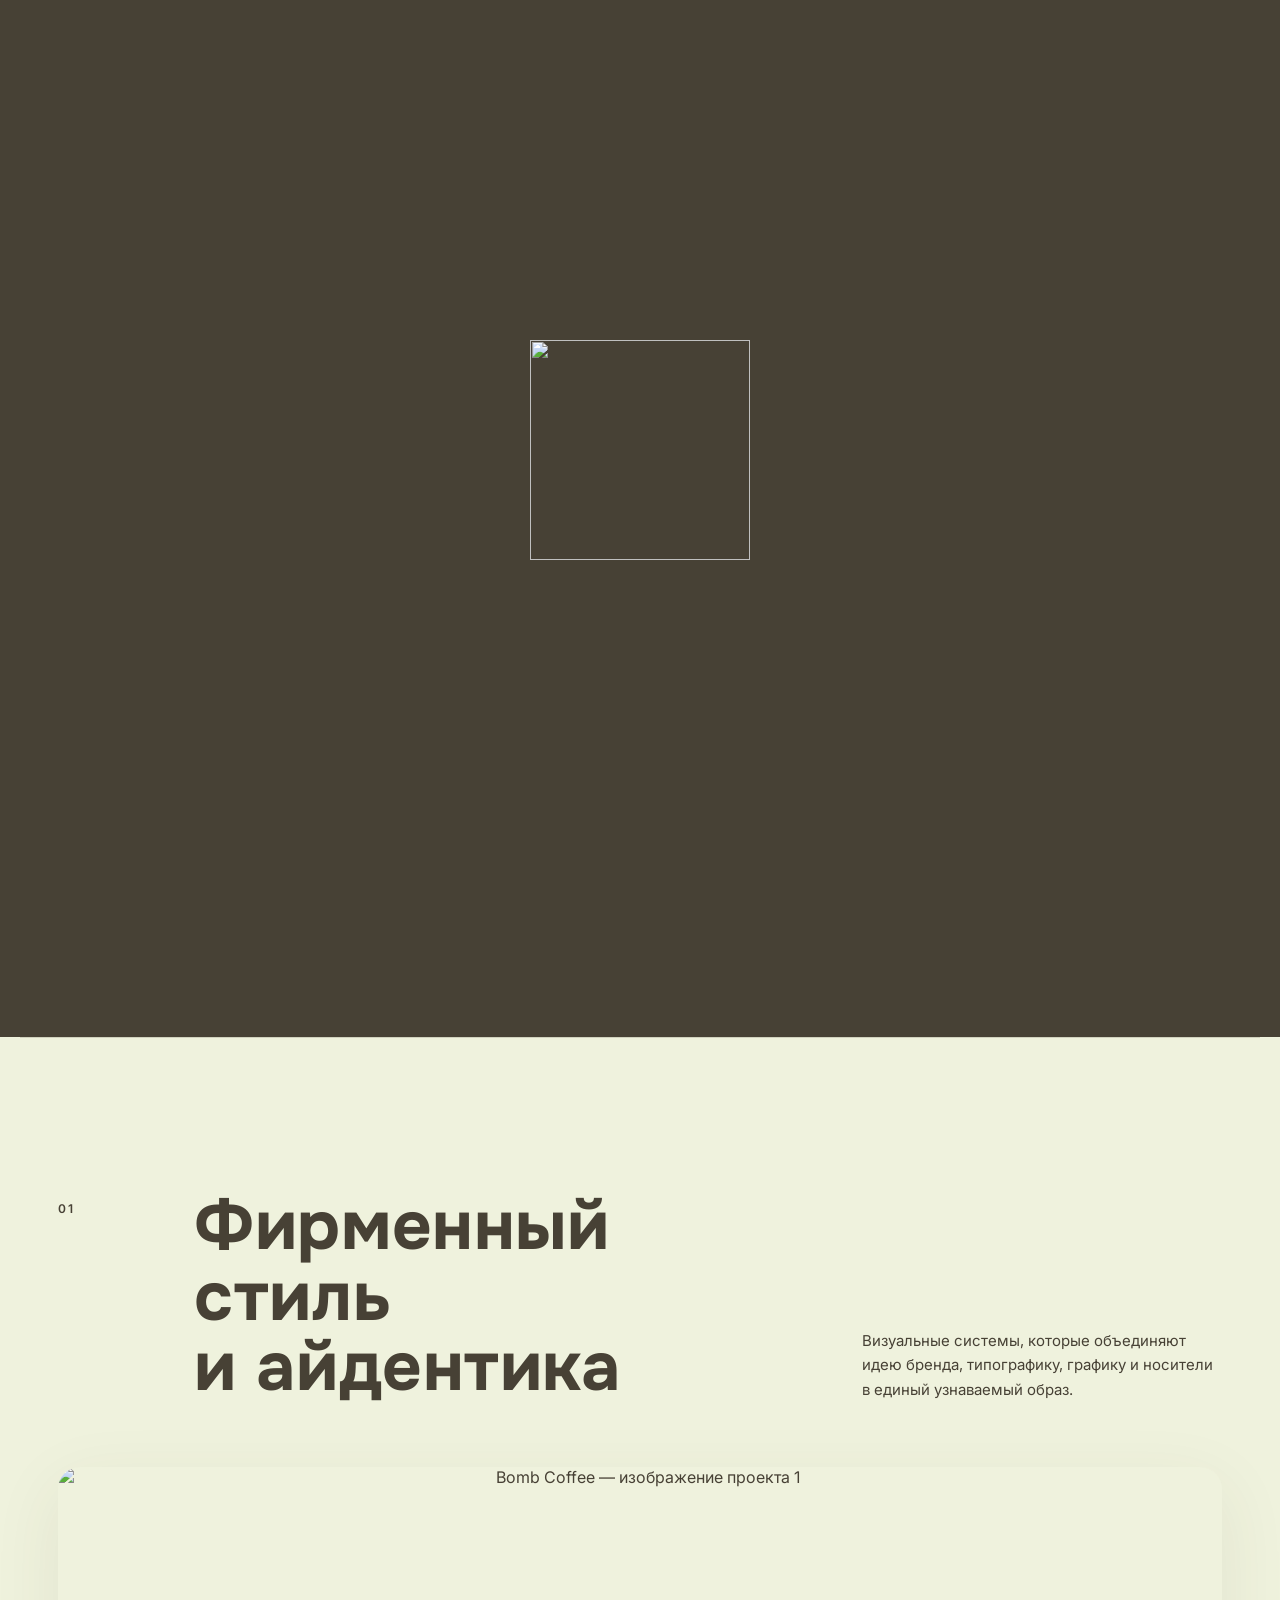
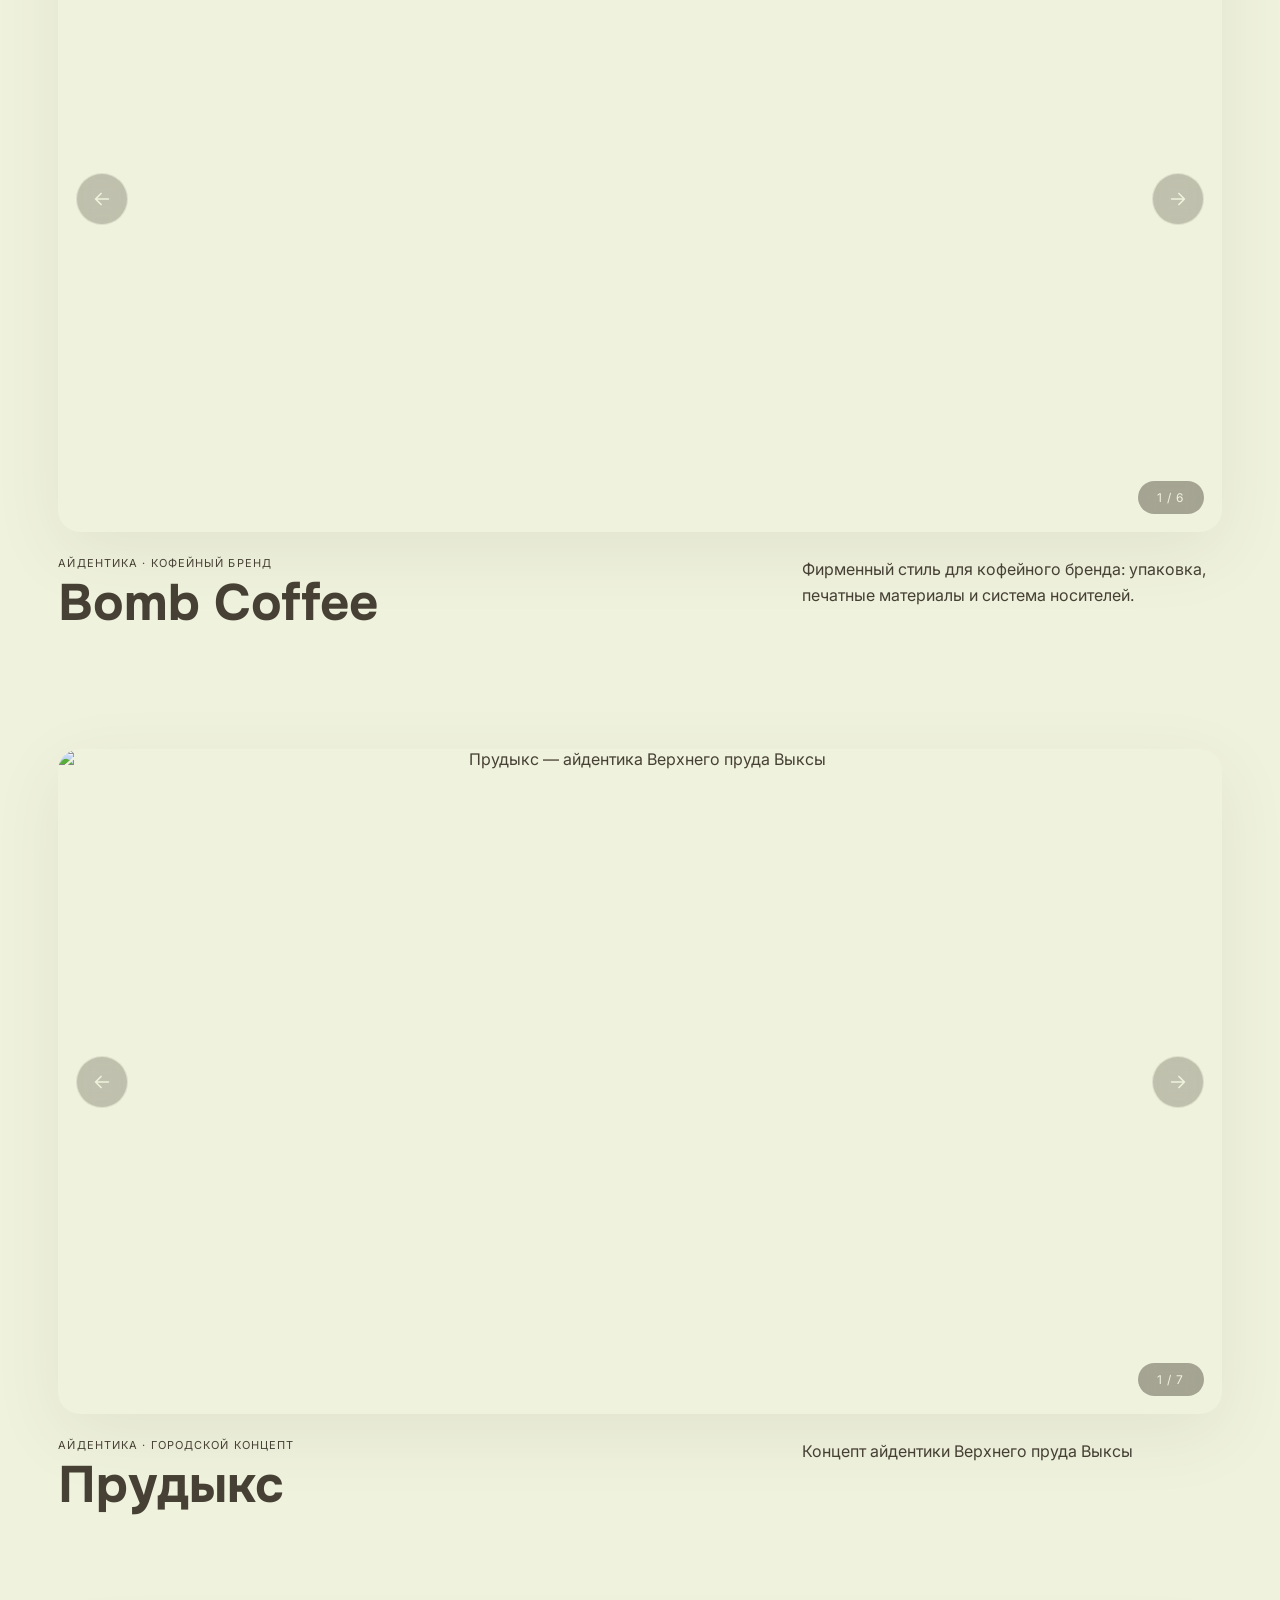
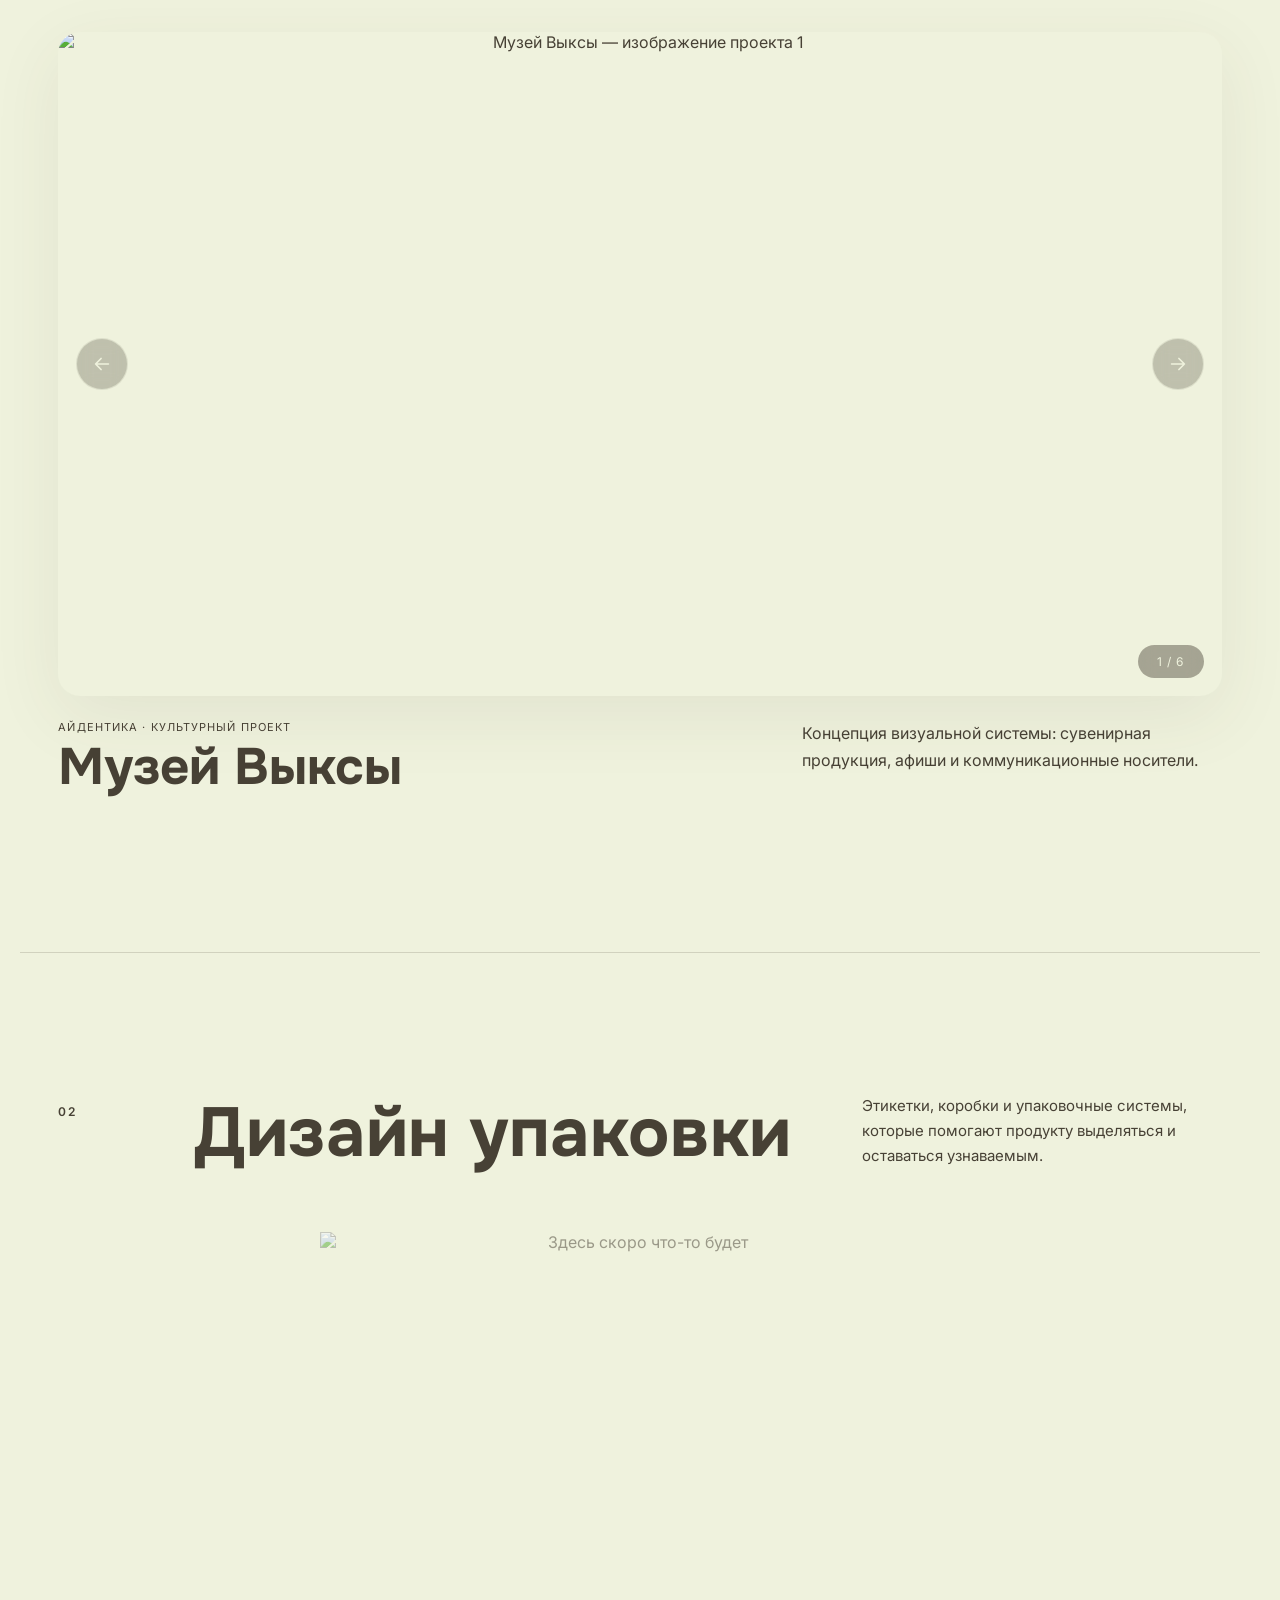
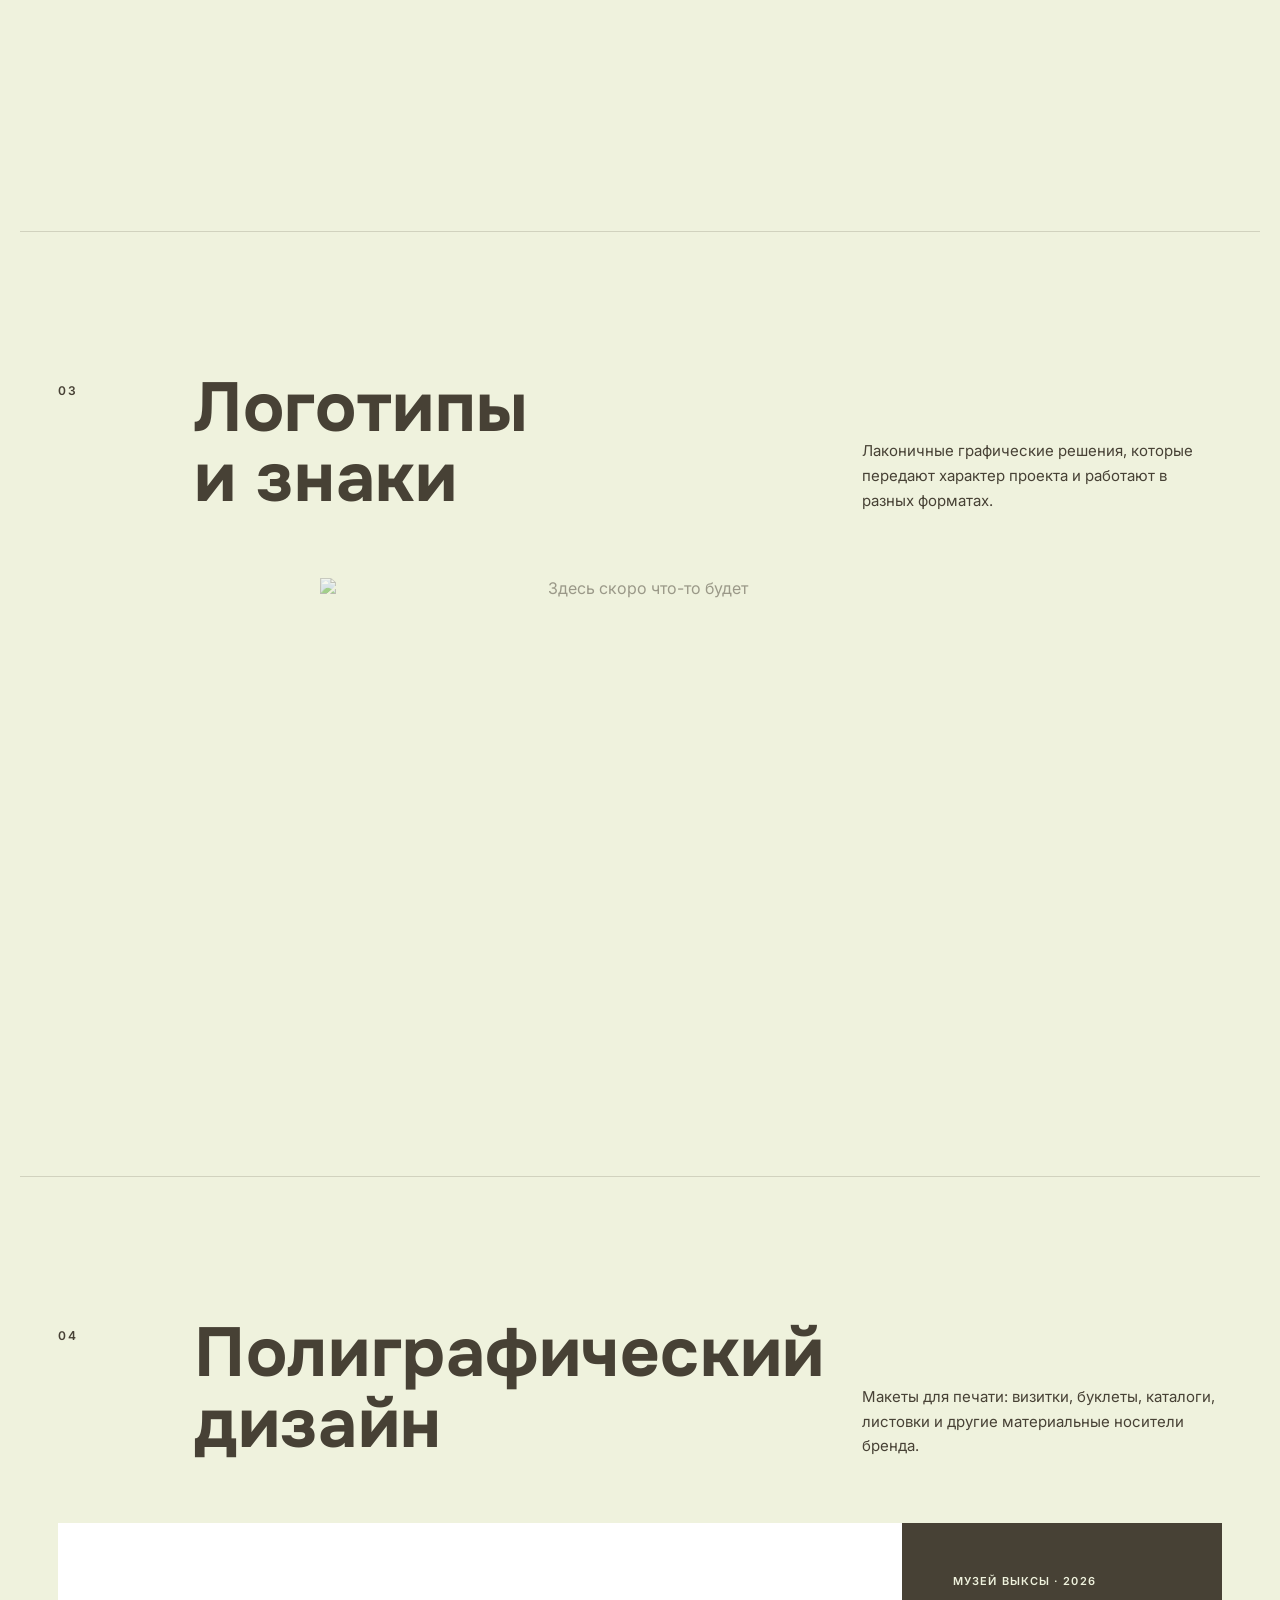
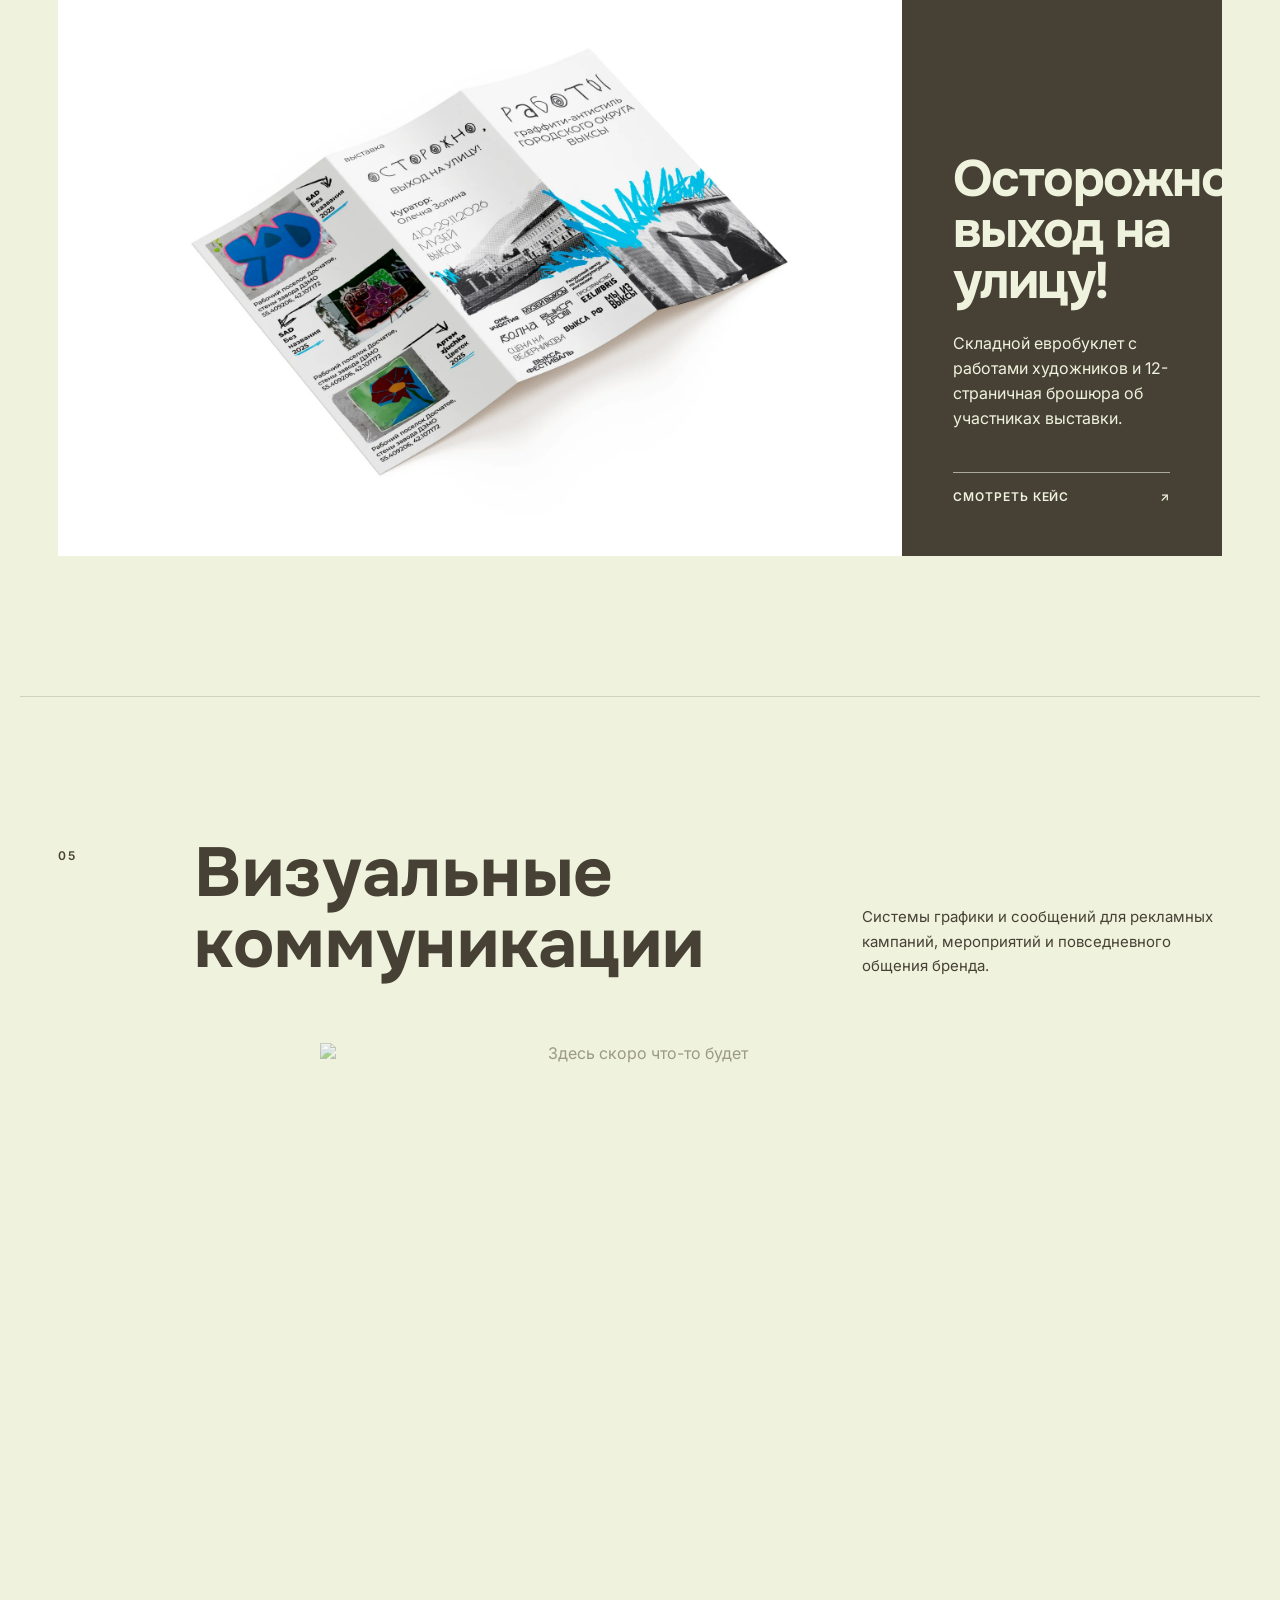
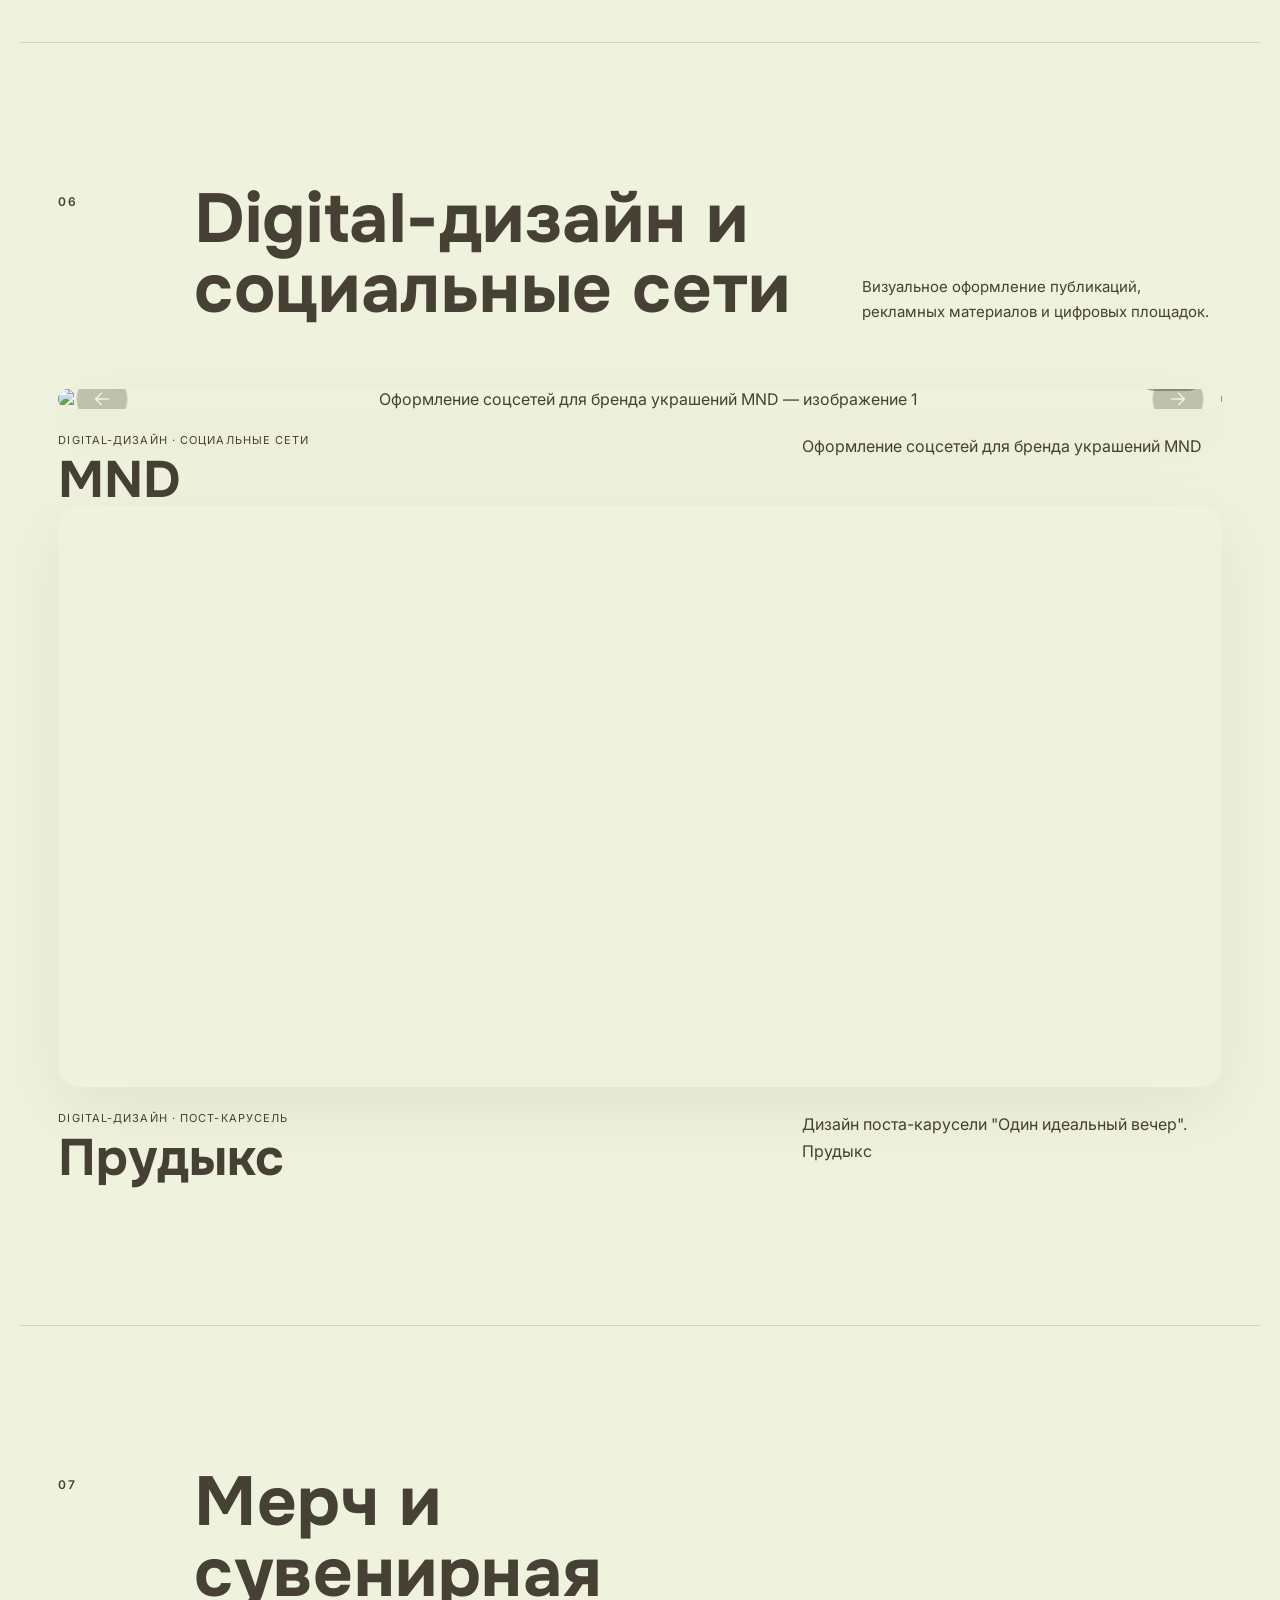
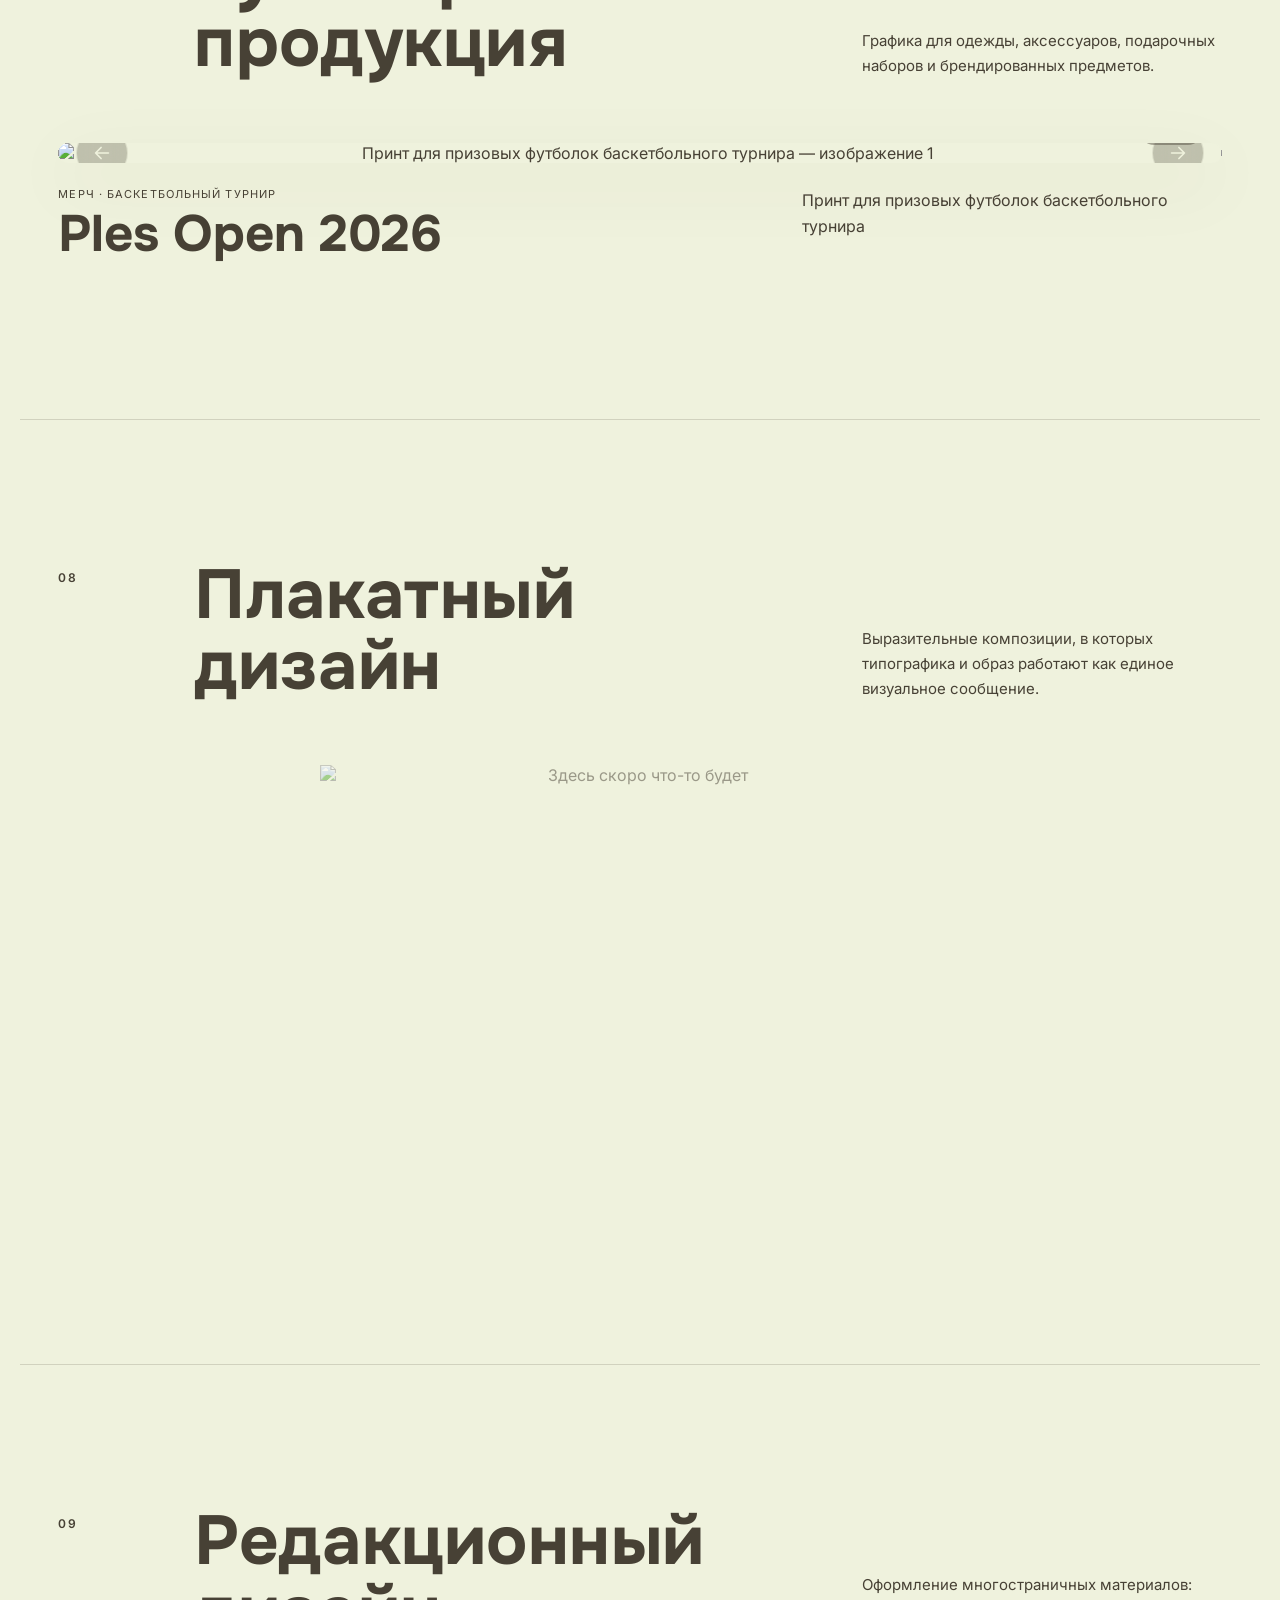
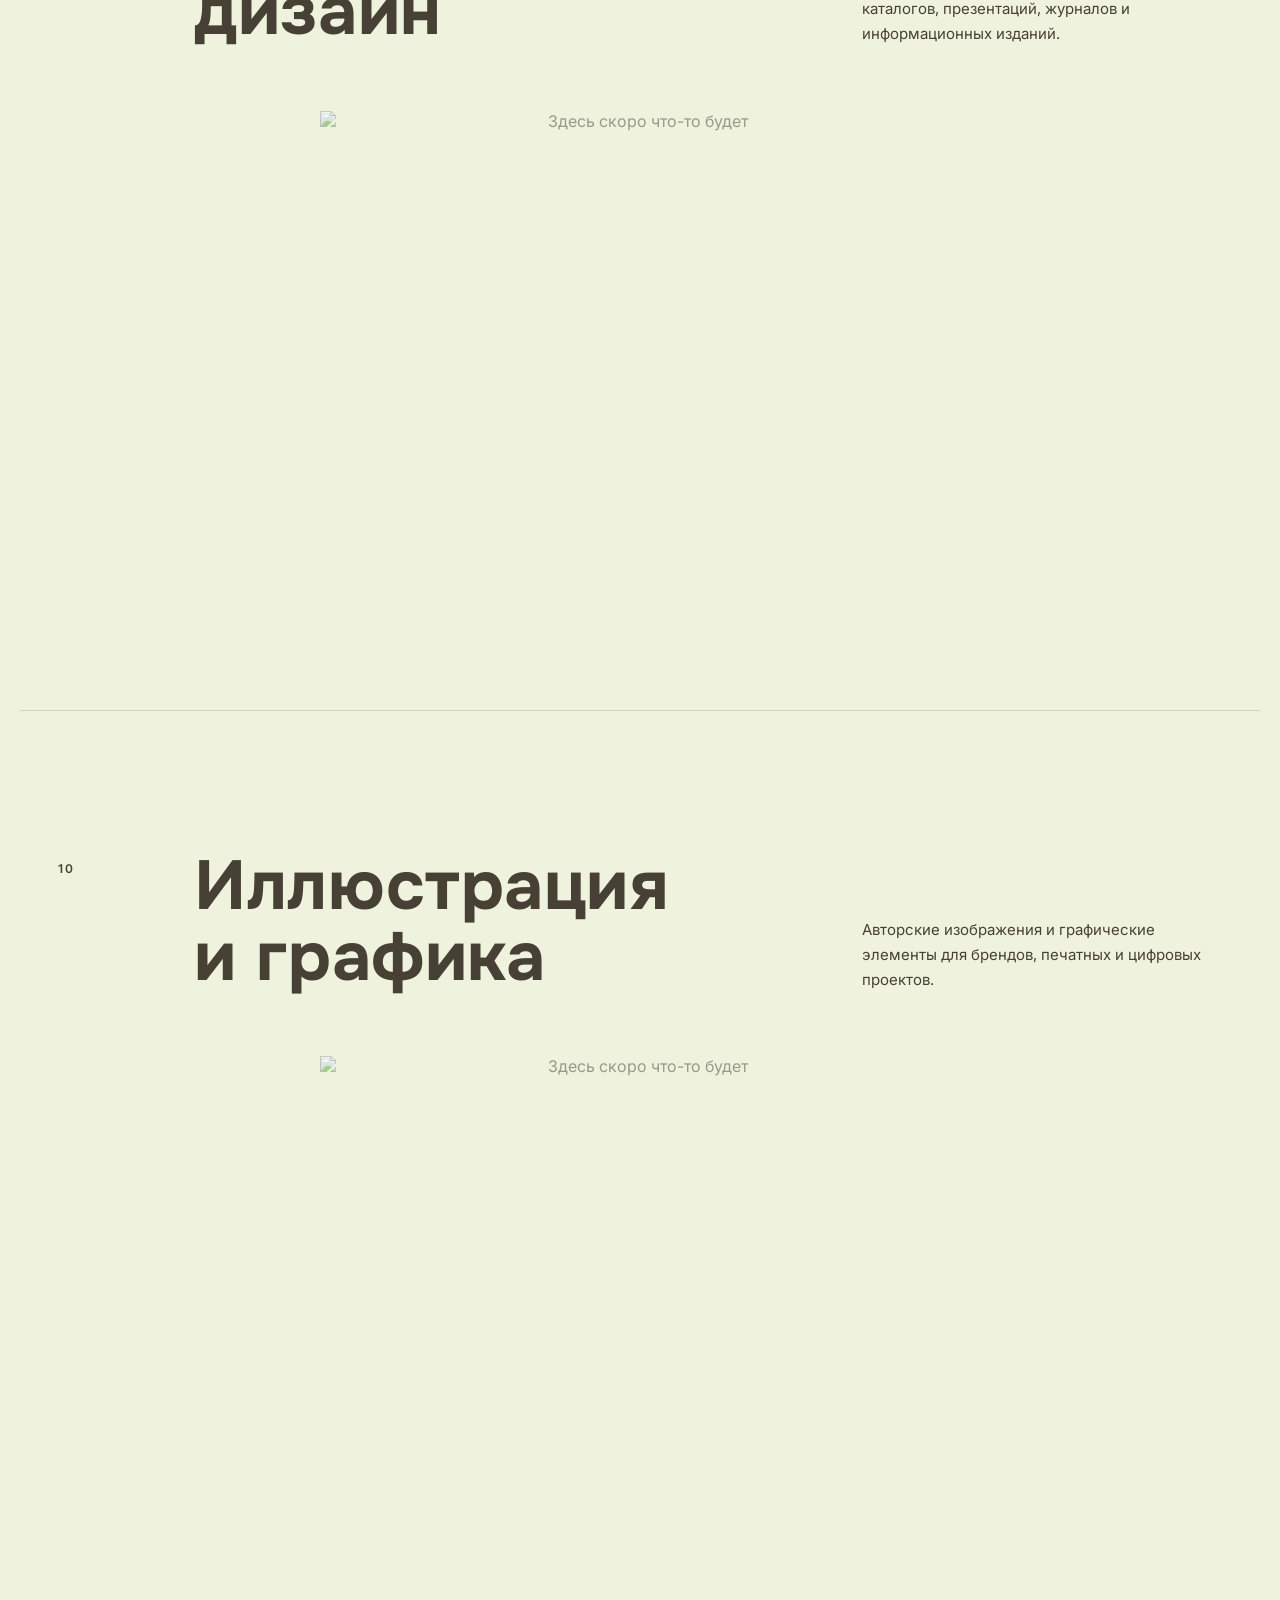
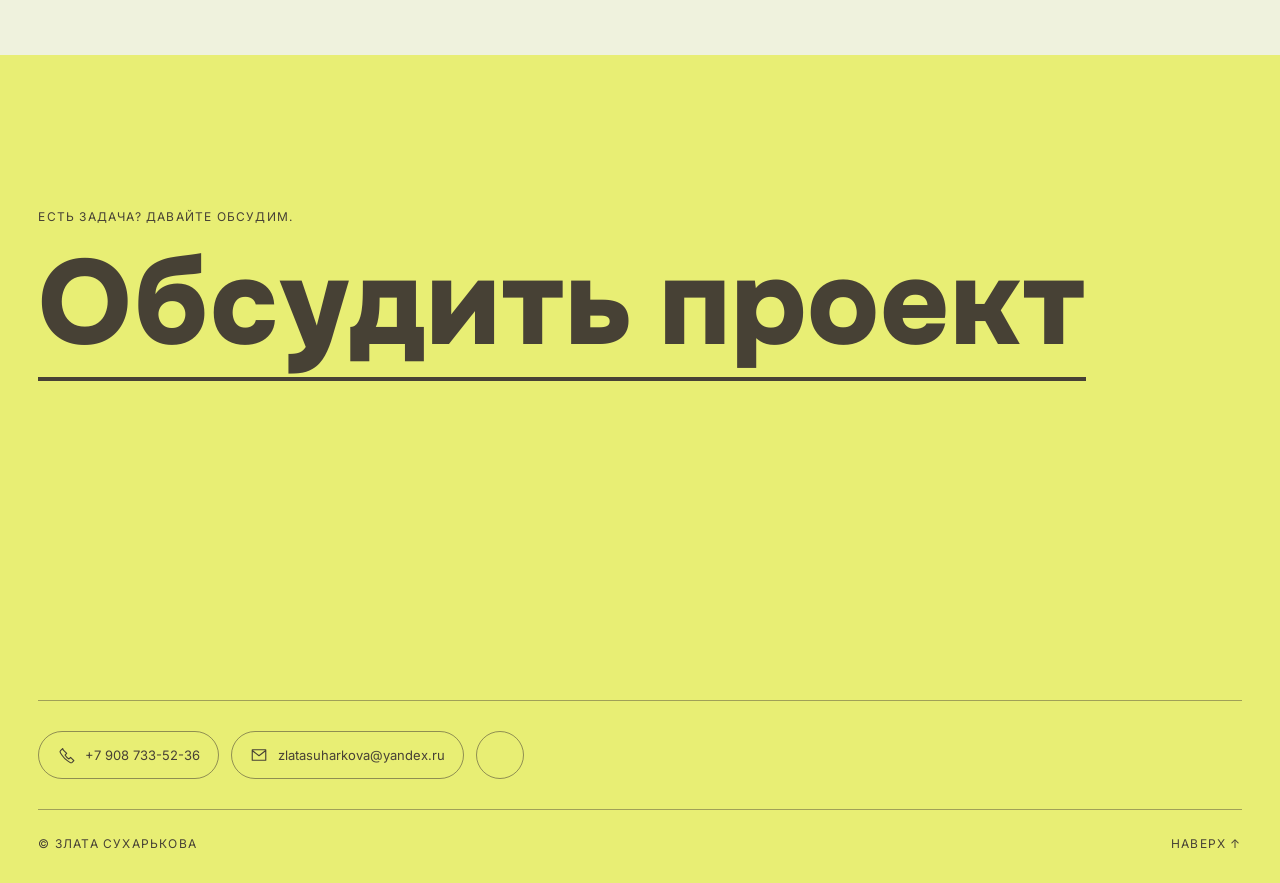
==== works/index.html @ 544f7eed "Add exhibition print case with four mockups" ====
<!doctype html>
<html lang="ru">
<head>
  <meta charset="utf-8">
  <meta name="viewport" content="width=device-width, initial-scale=1">
  <meta name="theme-color" content="#474135">
  <meta name="description" content="Полное портфолио графического дизайнера Златы Сухарьковой: айдентика, упаковка, логотипы, полиграфия и визуальные коммуникации.">
  <meta name="author" content="Злата Сухарькова">
  <link rel="canonical" href="https://dezlatasign.ru/works/">
  <meta property="og:type" content="website">
  <meta property="og:locale" content="ru_RU">
  <meta property="og:site_name" content="Злата Сухарькова — графический дизайнер">
  <meta property="og:title" content="Все работы — Злата Сухарькова">
  <meta property="og:description" content="Полное портфолио: айдентика, упаковка, логотипы, полиграфия и другие направления графического дизайна.">
  <meta property="og:url" content="https://dezlatasign.ru/works/">
  <meta property="og:image" content="https://dezlatasign.ru/images/og-cover.jpg">
  <meta property="og:image:width" content="1200">
  <meta property="og:image:height" content="630">
  <meta name="twitter:card" content="summary_large_image">
  <meta name="twitter:title" content="Все работы — Злата Сухарькова">
  <meta name="twitter:description" content="Полное портфолио графического дизайнера Златы Сухарьковой.">
  <meta name="twitter:image" content="https://dezlatasign.ru/images/og-cover.jpg">
  <script type="application/ld+json">
  {
    "@context": "https://schema.org",
    "@type": "CollectionPage",
    "name": "Все работы — Злата Сухарькова",
    "url": "https://dezlatasign.ru/works/",
    "isPartOf": {"@type": "WebSite", "url": "https://dezlatasign.ru/"},
    "about": {"@type": "Person", "name": "Злата Сухарькова", "jobTitle": "Графический дизайнер"}
  }
  </script>
  <title>Все работы — Злата Сухарькова</title>

  <link rel="icon" href="/favicon.ico?v=25" type="image/x-icon" sizes="any">
  <link rel="icon" href="/favicon-zdot.png?v=25" type="image/png" sizes="512x512">
  <link rel="apple-touch-icon" href="/apple-touch-icon.png?v=25" sizes="180x180">
  <link rel="preconnect" href="https://fonts.googleapis.com">
  <link rel="preconnect" href="https://fonts.gstatic.com" crossorigin>
  <link href="https://fonts.googleapis.com/css2?family=Inter:wght@400;500;600&family=Onest:wght@400;500;600;700;800;900&display=swap" rel="stylesheet">
  <link rel="preload" as="image" href="../images/bomb-coffee-01.webp" type="image/webp">
  <link rel="stylesheet" href="../css/style.css?v=35">
  <link rel="stylesheet" href="../css/works.css?v=35">
  <script src="../js/privacy.js?v=3" defer></script>
  <script src="../js/script.js?v=32" defer></script>
  <script src="../js/works.js?v=27" defer></script>
  <noscript><style>.preloader{display:none!important}</style></noscript>
</head>
<body class="portfolio-page">
<a class="skip-link" href="#main">Перейти к содержимому</a>

  <div class="preloader" aria-hidden="true">
    <div class="preloader__mark"><img src="/images/logo-square.webp?v=1" alt=""></div>
  </div>

  <header class="site-header" data-header>
    <a class="brand" href="../" aria-label="Вернуться на главную страницу">
      <span class="brand__mark" aria-hidden="true"><img src="/images/logo-square.webp?v=1" alt=""></span>
      <span class="brand__text">Злата Сухарькова</span>
    </a>

    <button class="menu-toggle" type="button" aria-expanded="false" aria-controls="main-nav" data-menu-toggle>
      <span class="sr-only">Открыть меню</span>
      <span></span><span></span>
    </button>

    <nav class="main-nav" id="main-nav" aria-label="Основная навигация" data-menu>
      <a href="../">Главная</a>
      <a href="#categories">Разделы</a>
      <a href="../#services">Услуги и цены</a>
      <a href="#contacts">Контакты</a>
    </nav>
  </header>

  <main id="main">
    <section class="portfolio-hero" id="top">
      <div class="portfolio-hero__meta reveal">
        <span>Полное портфолио</span>
        <span>2026</span>
      </div>
      <div class="portfolio-hero__main reveal">
        <h1>Все мои<br><span>работы</span></h1>
        <p>Проекты по айдентике, упаковке, логотипам, полиграфии и другим направлениям графического дизайна. </p>
      </div>
      <nav class="category-index reveal" id="categories" aria-label="Разделы портфолио">
        <a href="#identity"><span>01</span>Айдентика</a>
        <a href="#packaging"><span>02</span>Упаковка</a>
        <a href="#logos"><span>03</span>Логотипы</a>
        <a href="#print"><span>04</span>Полиграфия</a>
        <a href="#communications"><span>05</span>Коммуникации</a>
        <a href="#digital"><span>06</span>Digital-дизайн</a>
        <a href="#merch"><span>07</span>Мерч</a>
        <a href="#posters"><span>08</span>Плакаты</a>
        <a href="#editorial"><span>09</span>Редакционный дизайн</a>
        <a href="#illustration"><span>10</span>Иллюстрация</a>
      </nav>
    </section>

    <section class="portfolio-category portfolio-category--featured" id="identity">
      <div class="category-heading reveal">
        <span class="category-heading__number">01</span>
        <h2>Фирменный стиль<br>и айдентика</h2>
        <p>Визуальные системы, которые объединяют идею бренда, типографику, графику и носители в единый узнаваемый образ.</p>
      </div>

      <div class="featured-projects">
        <article class="gallery-card reveal" data-gallery>
          <div class="gallery-card__viewport" data-gallery-viewport>
            <div class="gallery-card__track" data-gallery-track>
              <button class="gallery-card__slide" type="button" data-lightbox="../images/bomb-coffee-01.webp" aria-label="Увеличить первое изображение проекта Bomb Coffee"><img src="../images/bomb-coffee-01.webp" alt="Bomb Coffee — изображение проекта 1" width="1800" height="1273" loading="eager"></button>
              <button class="gallery-card__slide" type="button" data-lightbox="../images/bomb-coffee-02.webp" aria-label="Увеличить второе изображение проекта Bomb Coffee"><img src="../images/bomb-coffee-02.webp" alt="Bomb Coffee — изображение проекта 2" width="1800" height="1273" loading="lazy"></button>
              <button class="gallery-card__slide" type="button" data-lightbox="../images/bomb-coffee-03.webp" aria-label="Увеличить третье изображение проекта Bomb Coffee"><img src="../images/bomb-coffee-03.webp" alt="Bomb Coffee — изображение проекта 3" width="1800" height="1273" loading="lazy"></button>
            </div>
            <button class="gallery-card__arrow gallery-card__arrow--prev" type="button" data-gallery-prev aria-label="Предыдущее изображение"><svg viewBox="0 0 24 24" aria-hidden="true"><path d="M5 12h14M13 6l6 6-6 6"/></svg></button>
            <button class="gallery-card__arrow gallery-card__arrow--next" type="button" data-gallery-next aria-label="Следующее изображение"><svg viewBox="0 0 24 24" aria-hidden="true"><path d="M5 12h14M13 6l6 6-6 6"/></svg></button>
            <div class="gallery-card__counter" aria-live="polite"><span data-gallery-current>1</span> / <span data-gallery-total>6</span></div>
          </div>
          <div class="gallery-card__caption"><div><span>Айдентика · кофейный бренд</span><h3>Bomb Coffee</h3></div><p>Фирменный стиль для кофейного бренда: упаковка, печатные материалы и система носителей.</p></div>
          <div class="gallery-card__dots" data-gallery-dots aria-label="Навигация по изображениям"></div>
        </article>

        <article class="gallery-card reveal" data-gallery>
          <div class="gallery-card__viewport" data-gallery-viewport>
            <div class="gallery-card__track" data-gallery-track>
              <button class="gallery-card__slide" type="button" data-lightbox="../images/prudyks-01.webp" aria-label="Увеличить первое изображение проекта Прудыкс"><img src="../images/prudyks-01.webp" alt="Прудыкс — айдентика Верхнего пруда Выксы" width="842" height="595" loading="lazy"></button>
              <button class="gallery-card__slide" type="button" data-lightbox="../images/prudyks-02.webp" aria-label="Увеличить второе изображение проекта Прудыкс"><img src="../images/prudyks-02.webp" alt="Прудыкс — логотип и концепция айдентики" width="842" height="595" loading="lazy"></button>
              <button class="gallery-card__slide" type="button" data-lightbox="../images/prudyks-03.webp" aria-label="Увеличить третье изображение проекта Прудыкс"><img src="../images/prudyks-03.webp" alt="Прудыкс — визуальная система проекта" width="842" height="595" loading="lazy"></button>
              <button class="gallery-card__slide" type="button" data-lightbox="../images/prudyks-04.webp" aria-label="Увеличить четвёртое изображение проекта Прудыкс"><img src="../images/prudyks-04.webp" alt="Прудыкс — цвета и логотип" width="842" height="595" loading="lazy"></button>
              <button class="gallery-card__slide" type="button" data-lightbox="../images/prudyks-05.webp" aria-label="Увеличить пятое изображение проекта Прудыкс"><img src="../images/prudyks-05.webp" alt="Прудыкс — оформление социальных сетей" width="842" height="595" loading="lazy"></button>
              <button class="gallery-card__slide" type="button" data-lightbox="../images/prudyks-06.webp" aria-label="Увеличить шестое изображение проекта Прудыкс"><img src="../images/prudyks-06.webp" alt="Прудыкс — мерч" width="842" height="595" loading="lazy"></button>
              <button class="gallery-card__slide" type="button" data-lightbox="../images/prudyks-07.webp" aria-label="Увеличить седьмое изображение проекта Прудыкс"><img src="../images/prudyks-07.webp" alt="Прудыкс — кружки и фирменная графика" width="842" height="595" loading="lazy"></button>
            </div>
            <button class="gallery-card__arrow gallery-card__arrow--prev" type="button" data-gallery-prev aria-label="Предыдущее изображение"><svg viewBox="0 0 24 24" aria-hidden="true"><path d="M5 12h14M13 6l6 6-6 6"/></svg></button>
            <button class="gallery-card__arrow gallery-card__arrow--next" type="button" data-gallery-next aria-label="Следующее изображение"><svg viewBox="0 0 24 24" aria-hidden="true"><path d="M5 12h14M13 6l6 6-6 6"/></svg></button>
            <div class="gallery-card__counter" aria-live="polite"><span data-gallery-current>1</span> / <span data-gallery-total>7</span></div>
          </div>
          <div class="gallery-card__caption"><div><span>Айдентика · городской концепт</span><h3>Прудыкс</h3></div><p>Концепт айдентики Верхнего пруда Выксы</p></div>
          <div class="gallery-card__dots" data-gallery-dots aria-label="Навигация по изображениям"></div>
        </article>

        <article class="gallery-card reveal" data-gallery>
          <div class="gallery-card__viewport" data-gallery-viewport>
            <div class="gallery-card__track" data-gallery-track>
              <button class="gallery-card__slide" type="button" data-lightbox="../images/museum-vyksa-01.webp" aria-label="Увеличить первое изображение проекта Музей Выксы"><img src="../images/museum-vyksa-01.webp" alt="Музей Выксы — изображение проекта 1" width="1600" height="1131" loading="lazy"></button>
              <button class="gallery-card__slide" type="button" data-lightbox="../images/museum-vyksa-02.webp" aria-label="Увеличить второе изображение проекта Музей Выксы"><img src="../images/museum-vyksa-02.webp" alt="Музей Выксы — изображение проекта 2" width="1600" height="1131" loading="lazy"></button>
              <button class="gallery-card__slide" type="button" data-lightbox="../images/museum-vyksa-03.webp" aria-label="Увеличить третье изображение проекта Музей Выксы"><img src="../images/museum-vyksa-03.webp" alt="Музей Выксы — изображение проекта 3" width="1600" height="1131" loading="lazy"></button>
            </div>
            <button class="gallery-card__arrow gallery-card__arrow--prev" type="button" data-gallery-prev aria-label="Предыдущее изображение"><svg viewBox="0 0 24 24" aria-hidden="true"><path d="M5 12h14M13 6l6 6-6 6"/></svg></button>
            <button class="gallery-card__arrow gallery-card__arrow--next" type="button" data-gallery-next aria-label="Следующее изображение"><svg viewBox="0 0 24 24" aria-hidden="true"><path d="M5 12h14M13 6l6 6-6 6"/></svg></button>
            <div class="gallery-card__counter" aria-live="polite"><span data-gallery-current>1</span> / <span data-gallery-total>6</span></div>
          </div>
          <div class="gallery-card__caption"><div><span>Айдентика · культурный проект</span><h3>Музей Выксы</h3></div><p>Концепция визуальной системы: сувенирная продукция, афиши и коммуникационные носители.</p></div>
          <div class="gallery-card__dots" data-gallery-dots aria-label="Навигация по изображениям"></div>
        </article>
      </div>
    </section>

    <section class="portfolio-category" id="packaging">
      <div class="category-heading reveal"><span class="category-heading__number">02</span><h2>Дизайн упаковки</h2><p>Этикетки, коробки и упаковочные системы, которые помогают продукту выделяться и оставаться узнаваемым.</p></div>
      <div class="empty-category reveal"><p hidden>Здесь скоро что-то будет</p><img src="../images/coming-soon.png?v=3" alt="Здесь скоро что-то будет" width="2048" height="1465" loading="lazy"></div>
    </section>

    <section class="portfolio-category" id="logos">
      <div class="category-heading reveal"><span class="category-heading__number">03</span><h2>Логотипы и знаки</h2><p>Лаконичные графические решения, которые передают характер проекта и работают в разных форматах.</p></div>
      <div class="empty-category reveal"><p hidden>Здесь скоро что-то будет</p><img src="../images/coming-soon.png?v=3" alt="Здесь скоро что-то будет" width="2048" height="1465" loading="lazy"></div>
    </section>

    <section class="portfolio-category" id="print">
      <div class="category-heading reveal"><span class="category-heading__number">04</span><h2>Полиграфический дизайн</h2><p>Макеты для печати: визитки, буклеты, каталоги, листовки и другие материальные носители бренда.</p></div>
      <article class="case-preview reveal">
        <a class="case-preview__image" href="../case/ostorozhno-vyhod-na-ulitsu/" aria-label="Открыть кейс «Осторожно, выход на улицу!»"><img src="../images/ostorozhno-booklet-fold.webp" alt="Разложенный евробуклет выставки «Осторожно, выход на улицу!»" width="2048" height="1536" loading="lazy"></a>
        <div class="case-preview__body">
          <span>Музей Выксы · 2026</span>
          <h3>Осторожно,<br>выход на улицу!</h3>
          <p>Складной евробуклет с работами художников и 12-страничная брошюра об участниках выставки.</p>
          <a href="../case/ostorozhno-vyhod-na-ulitsu/">Смотреть кейс <span aria-hidden="true">↗</span></a>
        </div>
      </article>
    </section>

    <section class="portfolio-category" id="communications">
      <div class="category-heading reveal"><span class="category-heading__number">05</span><h2>Визуальные коммуникации</h2><p>Системы графики и сообщений для рекламных кампаний, мероприятий и повседневного общения бренда.</p></div>
      <div class="empty-category reveal"><p hidden>Здесь скоро что-то будет</p><img src="../images/coming-soon.png?v=3" alt="Здесь скоро что-то будет" width="2048" height="1465" loading="lazy"></div>
    </section>

    <section class="portfolio-category" id="digital">
      <div class="category-heading reveal"><span class="category-heading__number">06</span><h2>Digital-дизайн и социальные сети</h2><p>Визуальное оформление публикаций, рекламных материалов и цифровых площадок.</p></div>
      <article class="gallery-card gallery-card--natural reveal is-visible" data-gallery>
        <div class="gallery-card__viewport" data-gallery-viewport>
          <div class="gallery-card__track" data-gallery-track>
            <button class="gallery-card__slide" type="button" data-lightbox="../images/mnd-digital-01.webp" aria-label="Увеличить первое изображение проекта MND"><img src="../images/mnd-digital-01.webp" alt="Оформление соцсетей для бренда украшений MND — изображение 1" width="1600" height="1130" loading="lazy" style="display:block;width:100%;max-width:100%;height:auto;aspect-ratio:auto;object-fit:contain;object-position:center;"></button>
            <button class="gallery-card__slide" type="button" data-lightbox="../images/mnd-digital-02.webp" aria-label="Увеличить второе изображение проекта MND"><img src="../images/mnd-digital-02.webp" alt="Оформление соцсетей для бренда украшений MND — изображение 2" width="1600" height="1130" loading="lazy" style="display:block;width:100%;max-width:100%;height:auto;aspect-ratio:auto;object-fit:contain;object-position:center;"></button>
          </div>
          <button class="gallery-card__arrow gallery-card__arrow--prev" type="button" data-gallery-prev aria-label="Предыдущее изображение"><svg viewBox="0 0 24 24" aria-hidden="true"><path d="M5 12h14M13 6l6 6-6 6"/></svg></button>
          <button class="gallery-card__arrow gallery-card__arrow--next" type="button" data-gallery-next aria-label="Следующее изображение"><svg viewBox="0 0 24 24" aria-hidden="true"><path d="M5 12h14M13 6l6 6-6 6"/></svg></button>
          <div class="gallery-card__counter" aria-live="polite"><span data-gallery-current>1</span> / <span data-gallery-total>2</span></div>
        </div>
        <div class="gallery-card__caption"><div><span>Digital-дизайн · социальные сети</span><h3>MND</h3></div><p>Оформление соцсетей для бренда украшений MND</p></div>
      </article>

      <article class="gallery-card gallery-card--natural reveal is-visible">
        <div class="gallery-card__viewport" style="height:auto;aspect-ratio:auto;overflow:hidden;">
          <video autoplay loop muted playsinline preload="metadata" aria-label="Дизайн поста-карусели Один идеальный вечер. Прудыкс" style="display:block;width:100%;max-width:100%;height:auto;aspect-ratio:auto;object-fit:contain;object-position:center;">
            <source src="../images/prudyks-carousel-loop.mp4" type="video/mp4">
          </video>
        </div>
        <div class="gallery-card__caption"><div><span>Digital-дизайн · пост-карусель</span><h3>Прудыкс</h3></div><p>Дизайн поста-карусели "Один идеальный вечер". Прудыкс</p></div>
      </article>
    </section>

    <section class="portfolio-category" id="merch">
      <div class="category-heading reveal"><span class="category-heading__number">07</span><h2>Мерч и сувенирная продукция</h2><p>Графика для одежды, аксессуаров, подарочных наборов и брендированных предметов.</p></div>
      <article class="gallery-card gallery-card--natural reveal is-visible" data-gallery>
        <div class="gallery-card__viewport" data-gallery-viewport>
          <div class="gallery-card__track" data-gallery-track>
            <button class="gallery-card__slide" type="button" data-lightbox="../images/ples-open-merch-01.webp" aria-label="Увеличить первое изображение проекта Ples Open 2026"><img src="../images/ples-open-merch-01.webp" alt="Принт для призовых футболок баскетбольного турнира — изображение 1" width="1600" height="1130" loading="lazy" style="display:block;width:100%;max-width:100%;height:auto;aspect-ratio:auto;object-fit:contain;object-position:center;"></button>
            <button class="gallery-card__slide" type="button" data-lightbox="../images/ples-open-merch-02.webp" aria-label="Увеличить второе изображение проекта Ples Open 2026"><img src="../images/ples-open-merch-02.webp" alt="Принт для призовых футболок баскетбольного турнира — изображение 2" width="1600" height="1130" loading="lazy" style="display:block;width:100%;max-width:100%;height:auto;aspect-ratio:auto;object-fit:contain;object-position:center;"></button>
          </div>
          <button class="gallery-card__arrow gallery-card__arrow--prev" type="button" data-gallery-prev aria-label="Предыдущее изображение"><svg viewBox="0 0 24 24" aria-hidden="true"><path d="M5 12h14M13 6l6 6-6 6"/></svg></button>
          <button class="gallery-card__arrow gallery-card__arrow--next" type="button" data-gallery-next aria-label="Следующее изображение"><svg viewBox="0 0 24 24" aria-hidden="true"><path d="M5 12h14M13 6l6 6-6 6"/></svg></button>
          <div class="gallery-card__counter" aria-live="polite"><span data-gallery-current>1</span> / <span data-gallery-total>2</span></div>
        </div>
        <div class="gallery-card__caption"><div><span>Мерч · баскетбольный турнир</span><h3>Ples Open 2026</h3></div><p>Принт для призовых футболок баскетбольного турнира</p></div>
        <div class="gallery-card__dots" data-gallery-dots aria-label="Навигация по изображениям"></div>
      </article>
    </section>

    <section class="portfolio-category" id="posters">
      <div class="category-heading reveal"><span class="category-heading__number">08</span><h2>Плакатный дизайн</h2><p>Выразительные композиции, в которых типографика и образ работают как единое визуальное сообщение.</p></div>
      <div class="empty-category reveal"><p hidden>Здесь скоро что-то будет</p><img src="../images/coming-soon.png?v=3" alt="Здесь скоро что-то будет" width="2048" height="1465" loading="lazy"></div>
    </section>

    <section class="portfolio-category" id="editorial">
      <div class="category-heading reveal"><span class="category-heading__number">09</span><h2>Редакционный дизайн</h2><p>Оформление многостраничных материалов: каталогов, презентаций, журналов и информационных изданий.</p></div>
      <div class="empty-category reveal"><p hidden>Здесь скоро что-то будет</p><img src="../images/coming-soon.png?v=3" alt="Здесь скоро что-то будет" width="2048" height="1465" loading="lazy"></div>
    </section>

    <section class="portfolio-category" id="illustration">
      <div class="category-heading reveal"><span class="category-heading__number">10</span><h2>Иллюстрация и графика</h2><p>Авторские изображения и графические элементы для брендов, печатных и цифровых проектов.</p></div>
      <div class="empty-category reveal"><p hidden>Здесь скоро что-то будет</p><img src="../images/coming-soon.png?v=3" alt="Здесь скоро что-то будет" width="2048" height="1465" loading="lazy"></div>
    </section>

    <section class="contact" id="contacts">
      <div class="contact__eyebrow reveal">Есть задача? Давайте обсудим.</div>
      <a class="contact__mail reveal" href="mailto:zlatasuharkova@yandex.ru">Обсудить проект</a>
      <div class="contact__links reveal">
        <a href="tel:+79087335236"><svg viewBox="0 0 24 24" aria-hidden="true"><path d="M7.5 3.5 4.7 6.3c-.8.8-.8 2 0 3l2 3c2 3 4.5 5.5 7.5 7.5l3 2c1 .7 2.2.7 3 0l2.3-2.3-4.4-4.4-2.2 2.2c-2.1-1.2-4-3.1-5.2-5.2l2.2-2.2-4.4-4.4Z"/></svg><span>+7 908 733-52-36</span></a>
        <a href="mailto:zlatasuharkova@yandex.ru"><svg viewBox="0 0 24 24" aria-hidden="true"><path d="M3 5h18v14H3zM3 6l9 7 9-7"/></svg><span>zlatasuharkova@yandex.ru</span></a>
        <a href="https://vk.ru/zsukharkova" target="_blank" rel="noopener noreferrer" class="contact-link--vk" aria-label="Открыть страницу ВКонтакте"><span class="vk-icon-image" aria-hidden="true"></span></a>
      </div>
      <div class="contact__footer"><span>© <span data-year></span> Злата Сухарькова</span><a href="#top">Наверх ↑</a></div>
    </section>
  </main>

  <dialog class="lightbox" data-lightbox-dialog>
    <button class="lightbox__close" type="button" aria-label="Закрыть" data-lightbox-close>×</button>
    <img src="" alt="Увеличенное изображение проекта" data-lightbox-image>
  </dialog>
</body>
</html>
---- css/style.css ----
:root {
  --bg: #eff2dd;
  --paper: #eff2dd;
  --ink: #474135;
  --muted: #474135;
  --line: rgba(71, 65, 53, .18);
  --accent: #e8ee74;
  --accent-soft: #e8ee74;
  --light: #eff2dd;
  --max: 1440px;
  --pad: clamp(20px, 4vw, 64px);
  --radius: 22px;
  --font-display: "Onest", Arial, sans-serif;
  --font-body: "Inter", Arial, sans-serif;
  --section-title-size: clamp(58px, 6.4vw, 96px);
  --body-size: clamp(15px, 1.05vw, 17px);
  --small-size: 12px;
}

* { box-sizing: border-box; }
html { scroll-behavior: smooth; overflow-x: clip; }
body {
  margin: 0;
  color: var(--ink);
  background: var(--bg);
  font-family: var(--font-body);
  -webkit-font-smoothing: antialiased;
  overflow-x: hidden;
}
main section[id] { scroll-margin-top: 88px; }
body.menu-open {
  position: fixed;
  inset: 0;
  width: 100%;
  overflow: hidden;
  overscroll-behavior: none;
  touch-action: none;
}
img { display: block; width: 100%; height: auto; }
a { color: inherit; text-decoration: none; }
button { color: inherit; font: inherit; }
::selection { color: var(--light); background: var(--accent); }

.sr-only {
  position: absolute;
  width: 1px;
  height: 1px;
  padding: 0;
  margin: -1px;
  overflow: hidden;
  clip: rect(0, 0, 0, 0);
  white-space: nowrap;
  border: 0;
}

.skip-link {
  position: fixed;
  top: 10px;
  left: 10px;
  z-index: 999;
  padding: 12px 16px;
  background: var(--ink);
  color: var(--light);
  transform: translateY(-150%);
}
.skip-link:focus { transform: none; }

.preloader {
  position: fixed;
  inset: 0;
  z-index: 1000;
  display: grid;
  place-items: center;
  background: var(--ink);
  transition: opacity .6s ease, visibility .6s ease;
}
.preloader.is-hidden { opacity: 0; visibility: hidden; }
.preloader__mark {
  width: clamp(130px, 18vw, 220px);
  aspect-ratio: 1;
  animation: pulse 1s ease-in-out infinite alternate;
}
.preloader__mark img { width: 100%; height: 100%; object-fit: cover; }
@keyframes pulse { to { transform: scale(.92); opacity: .65; } }

.site-header {
  position: fixed;
  top: 0;
  left: 0;
  right: 0;
  z-index: 100;
  display: flex;
  align-items: center;
  justify-content: space-between;
  min-height: 76px;
  padding: 0 var(--pad);
  border-bottom: 1px solid transparent;
  transition: background .3s ease, border-color .3s ease, transform .3s ease;
}
.site-header.is-scrolled {
  background: rgba(239, 242, 221, .86);
  border-color: var(--line);
  backdrop-filter: blur(16px);
}
.brand { display: flex; align-items: center; gap: 12px; font-size: 12px; font-weight: 600; text-transform: uppercase; letter-spacing: .08em; }
.brand__mark { display: block; width: 42px; min-width: 42px; height: 42px; padding: 0; overflow: hidden; background: var(--ink); }
.brand__mark img { width: 100%; height: 100%; object-fit: cover; }
.main-nav { display: flex; gap: 30px; font-size: var(--small-size); font-weight: 500; }
.main-nav a { position: relative; padding: 9px 0; }
.main-nav a::after { content: ""; position: absolute; left: 0; right: 100%; bottom: 4px; height: 1px; background: currentColor; transition: right .25s ease; }
.main-nav a:hover::after, .main-nav a:focus-visible::after { right: 0; }
.menu-toggle { display: none; width: 44px; height: 44px; padding: 0; border: 0; background: transparent; }
.menu-toggle span:not(.sr-only) { display: block; width: 24px; height: 1px; margin: 7px auto; background: currentColor; transition: transform .25s ease; }

.hero {
  min-height: auto;
  max-width: var(--max);
  margin: 0 auto;
  padding: 106px var(--pad) 32px;
  display: flex;
  flex-direction: column;
}
.home-page .hero {
  color: var(--light);
  background: var(--ink);
  box-shadow: 0 0 0 100vmax var(--ink);
  clip-path: inset(0 -100vmax);
}
.home-page .site-header:not(.is-scrolled) { color: var(--light); }
.home-page .hero__meta,
.home-page .hero__bottom { border-color: var(--light); }
.home-page .hero__title span:first-child { color: var(--light); }
.home-page .round-link { border-color: var(--light); }
.hero__meta { display: flex; justify-content: space-between; padding-bottom: 14px; border-bottom: 1px solid var(--ink); font-size: var(--small-size); font-weight: 600; letter-spacing: .1em; text-transform: uppercase; }
.hero__title-wrap {
  position: relative;
  flex: 0 0 auto;
  display: grid;
  grid-template-columns: minmax(0, 1.55fr) minmax(340px, .75fr);
  align-items: center;
  gap: clamp(34px, 5vw, 80px);
  min-height: auto;
  padding-top: clamp(32px, 3.5vw, 50px);
  margin-bottom: clamp(24px, 2.5vw, 36px);
}
.hero__title {
  position: relative;
  z-index: 2;
  margin: 0;
  width: 100%;
  max-width: none;
  font-family: var(--font-display);
  font-size: clamp(66px, 8vw, 138px);
  font-weight: 900;
  line-height: .82;
  letter-spacing: .006em;
  text-transform: uppercase;
}
.hero__title span { display: block; }
.hero__title span:last-child { margin-top: 8px; text-align: left; color: var(--accent); }
.hero__bottom {
  display: grid;
  grid-template-columns: minmax(300px, 620px) auto;
  align-items: center;
  gap: clamp(28px, 4vw, 56px);
  justify-content: space-between;
  padding-top: 24px;
  border-top: 1px solid var(--ink);
}
.hero__bottom p {
  margin: 0;
  max-width: 620px;
  padding-top: 0;
  font-size: var(--body-size);
  line-height: 1.5;
}
.hero__art {
  position: relative;
  z-index: 1;
  width: min(100%, 500px);
  margin: 0;
  justify-self: end;
  align-self: center;
  pointer-events: none;
  mix-blend-mode: normal;
}
.hero__art img { border-radius: 0; }
.round-link { display: grid; place-items: center; justify-self: end; align-self: center; margin-top: 0; width: 66px; height: 66px; border: 1px solid var(--ink); border-radius: 50%; transition: color .25s ease, background .25s ease, transform .25s ease; }
.round-link:hover { color: var(--light); background: var(--accent); border-color: var(--accent); transform: rotate(45deg); }
.round-link svg { width: 25px; fill: none; stroke: currentColor; stroke-width: 1.5; }

.section { max-width: var(--max); margin: 0 auto; padding: clamp(100px, 13vw, 190px) var(--pad); border-top: 1px solid var(--line); }
.section-kicker { display: grid; grid-template-columns: 70px 1fr; padding-bottom: 16px; border-bottom: 1px solid var(--ink); font-size: var(--small-size); font-weight: 600; text-transform: uppercase; letter-spacing: .1em; }
.section h2 { margin: 0; font-family: var(--font-display); font-size: var(--section-title-size); font-weight: 700; line-height: .98; letter-spacing: .006em; word-spacing: -.05em; text-wrap: balance; }

.hero__title span,
.section h2,
.price-row h3,
.contact__mail {
  overflow-wrap: normal;
  word-break: normal;
  hyphens: none;
}

.about__grid { display: grid; grid-template-columns: 1.15fr .85fr; gap: clamp(40px, 8vw, 120px); padding-top: clamp(48px, 8vw, 100px); align-items: start; }
.about__copy h2 { max-width: 17ch; }
.about__text { display: grid; grid-template-columns: 1fr 1fr; gap: 24px 46px; margin-top: 70px; }
.about__text p { margin: 0; color: var(--ink); font-size: var(--body-size); line-height: 1.6; }
.about__text p:last-child { grid-column: 2; }
.about__image { position: sticky; top: 110px; margin: 0; overflow: hidden; border-radius: var(--radius); background: var(--light); box-shadow: 0 20px 70px rgba(71, 65, 53, .08); transform: rotate(1.5deg); }
.about__image img { transition: transform .7s ease; }
.about__image:hover img { transform: scale(1.025); }

.projects { background: var(--ink); color: var(--light); max-width: none; padding-left: max(var(--pad), calc((100vw - var(--max)) / 2 + var(--pad))); padding-right: max(var(--pad), calc((100vw - var(--max)) / 2 + var(--pad))); }
.projects .section-kicker { border-color: rgba(239,242,221,.45); }
.projects__intro { display: grid; grid-template-columns: minmax(0, 1.45fr) minmax(230px, .55fr); gap: 60px; align-items: end; padding: clamp(50px, 8vw, 100px) 0; }
.projects__intro h2 { max-width: 17ch; }
.projects__intro p { margin: 0; color: rgba(239,242,221,.7); font-size: var(--body-size); line-height: 1.6; }
.project-grid { display: grid; grid-template-columns: repeat(2, minmax(0, 1fr)); gap: clamp(16px, 2.3vw, 36px); }
.project-card { position: relative; padding: 0; border: 0; border-radius: var(--radius); overflow: hidden; cursor: zoom-in; background: var(--paper); text-align: left; }
a.project-card { cursor: pointer; }
.project-card img { display: block; aspect-ratio: 1.414/1; object-fit: contain; object-position: center center; transition: transform .65s cubic-bezier(.2,.7,.2,1), filter .4s ease; }
.project-card:hover img { transform: scale(1.035); filter: saturate(1.05); }
.project-card__meta { position: absolute; left: 0; right: 0; bottom: 0; display: flex; align-items: center; justify-content: space-between; gap: 20px; padding: 50px 22px 20px; color: var(--light); background: linear-gradient(transparent, rgba(71,65,53,.72)); opacity: 0; transform: translateY(10px); transition: opacity .3s ease, transform .3s ease; }
.project-card:hover .project-card__meta, .project-card:focus-visible .project-card__meta { opacity: 1; transform: none; }
.project-card__meta b { font-family: var(--font-display); font-size: 20px; }
.project-card__meta span { font-size: var(--small-size); text-transform: uppercase; letter-spacing: .1em; }
.project-card--wide { grid-column: span 2; }
.project-card--wide img { aspect-ratio: 2.15/1; }

.projects__more {
  display: flex;
  justify-content: flex-end;
  padding-top: clamp(34px, 5vw, 70px);
}
.portfolio-link {
  display: inline-flex;
  align-items: center;
  justify-content: space-between;
  gap: 34px;
  min-width: min(100%, 390px);
  min-height: 70px;
  padding: 0 26px;
  border: 1px solid rgba(239,242,221,.58);
  border-radius: 999px;
  font-family: var(--font-display);
  font-size: clamp(18px, 1.6vw, 24px);
  font-weight: 600;
  transition: color .25s ease, background .25s ease, transform .25s ease;
}
.portfolio-link svg {
  width: 28px;
  height: 28px;
  fill: none;
  stroke: currentColor;
  stroke-width: 1.5;
  transition: transform .25s ease;
}
.portfolio-link:hover,
.portfolio-link:focus-visible {
  color: var(--ink);
  background: var(--light);
  transform: translateY(-2px);
}
.portfolio-link:hover svg,
.portfolio-link:focus-visible svg { transform: translateX(5px); }

.services__head { display: grid; grid-template-columns: minmax(0, 1fr) minmax(220px, 280px); gap: clamp(32px, 5vw, 76px); align-items: end; padding: clamp(50px, 8vw, 100px) 0; }
.services__head h2 { max-width: 18ch; }
.services__head p { margin: 0; color: var(--muted); line-height: 1.65; }
.price-list { border-top: 1px solid var(--ink); }
.price-row { display: grid; grid-template-columns: 70px 1fr auto; align-items: center; min-height: 104px; gap: 30px; border-bottom: 1px solid var(--line); transition: padding .25s ease, color .25s ease, background .25s ease; }
.price-row:hover { padding-left: 18px; padding-right: 18px; color: var(--light); background: var(--accent); }
.price-row span { font-size: var(--small-size); letter-spacing: .1em; }
.price-row h3 { margin: 0; font-family: var(--font-display); font-size: clamp(24px, 2.7vw, 38px); font-weight: 500; letter-spacing: .012em; }
.price-row b { font-size: 14px; white-space: nowrap; }

.contact { min-height: 92svh; padding: clamp(90px, 12vw, 170px) var(--pad) 32px; color: var(--ink); background: var(--accent); display: flex; flex-direction: column; }
.contact__eyebrow { margin-bottom: clamp(18px, 2vw, 30px); font-size: var(--small-size); text-transform: uppercase; letter-spacing: .1em; }
.contact__mail { display: inline-block; align-self: flex-start; margin: 0 0 auto; font-family: var(--font-display); font-size: clamp(64px, 11.4vw, 170px); font-weight: 800; line-height: .92; letter-spacing: .01em; word-spacing: -.08em; padding-bottom: .14em; border-bottom: .04em solid currentColor; transition: opacity .25s ease; }
.contact__mail:hover { opacity: .65; }
.contact__links { display: flex; flex-wrap: wrap; gap: 12px; padding: 30px 0; border-top: 1px solid rgba(71,65,53,.45); border-bottom: 1px solid rgba(71,65,53,.45); }
.contact__links a { display: flex; align-items: center; gap: 10px; min-height: 48px; padding: 0 18px; border: 1px solid rgba(71,65,53,.55); border-radius: 100px; font-size: 13px; transition: color .25s ease, background .25s ease; }
.contact__links a:hover { color: var(--ink); background: var(--light); }
.contact__links svg { width: 18px; height: 18px; fill: none; stroke: currentColor; stroke-width: 1.5; stroke-linecap: round; stroke-linejoin: round; overflow: visible; flex: 0 0 auto; }
.contact__links a:last-child svg { width: 18px; height: 18px; fill: currentColor; stroke: none; transform: scale(1.08); transform-origin: center; }
.contact-link--vk {
  width: 48px;
  min-width: 48px;
  padding: 0;
  justify-content: center;
  gap: 0;
}
.contact-link--vk .vk-icon-image {
  display: block;
  width: 23px;
  height: 23px;
  flex: 0 0 auto;
  background: currentColor;
  -webkit-mask: url("../images/vk-white.png") center / contain no-repeat;
  mask: url("../images/vk-white.png") center / contain no-repeat;
}
.contact-link--vk:hover,
.contact-link--vk:focus-visible {
  color: var(--ink);
  background: var(--light);
  border-color: var(--ink);
}
.contact__footer { display: flex; justify-content: space-between; gap: 20px; padding-top: 26px; font-size: var(--small-size); text-transform: uppercase; letter-spacing: .1em; }

.lightbox { max-width: none; width: 100vw; height: 100vh; margin: 0; padding: 70px clamp(18px, 4vw, 60px) 30px; border: 0; background: rgba(71,65,53,.94); color: var(--light); overflow: hidden; touch-action: none; }
.lightbox::backdrop { background: rgba(71,65,53,.94); }
.lightbox[open] { display: grid; place-items: center; }
.lightbox img { max-width: min(1400px, 94vw); max-height: 86vh; object-fit: contain; touch-action: none; user-select: none; -webkit-user-drag: none; transform-origin: center center; will-change: transform; cursor: zoom-in; }
.lightbox img.is-zoomed { cursor: grab; }
.lightbox img.is-dragging { cursor: grabbing; }
.lightbox__close { position: fixed; top: 20px; right: 24px; z-index: 2; display: grid; place-items: center; width: 46px; height: 46px; padding: 0; border: 1px solid rgba(239,242,221,.6); border-radius: 50%; color: var(--light); background: transparent; font-size: 28px; line-height: 1; cursor: pointer; appearance: none; outline: none; box-shadow: none; }
.lightbox__close:focus,
.lightbox__close:focus-visible { outline: none; box-shadow: none; }
html.lightbox-open,
body.lightbox-open { overflow: hidden; overscroll-behavior: none; }

.reveal { opacity: 1; transform: none; }
html.reveal-enabled .reveal { opacity: 0; transform: translateY(28px); transition: opacity .8s ease, transform .8s cubic-bezier(.2,.7,.2,1); }
html.reveal-enabled .reveal.is-visible { opacity: 1; transform: none; }

@media (prefers-reduced-motion: reduce) {
  *, *::before, *::after { scroll-behavior: auto !important; animation-duration: .01ms !important; animation-iteration-count: 1 !important; transition-duration: .01ms !important; }
  .reveal { opacity: 1; transform: none; }
  .preloader { display: none; }
}

/* Desktop zoom hardening */
@media (min-width: 901px) and (max-width: 1180px) {
  :root {
    --pad: clamp(24px, 3vw, 40px);
    --section-title-size: clamp(50px, 5.8vw, 70px);
    --body-size: 15px;
  }

  .site-header { min-height: 70px; }
  .main-nav { gap: 20px; }

  .hero {
    padding-top: 94px;
    padding-bottom: 26px;
  }
  .hero__title-wrap {
    grid-template-columns: minmax(0, 1.38fr) minmax(260px, .62fr);
    gap: clamp(24px, 3.4vw, 42px);
    padding-top: 28px;
    margin-bottom: 24px;
  }
  .hero__title {
    font-size: clamp(58px, 7.1vw, 86px);
    line-height: .86;
  }
  .hero__art { width: min(100%, 405px); }

  .section {
    padding-top: clamp(82px, 9vw, 112px);
    padding-bottom: clamp(82px, 9vw, 112px);
  }
  .about__grid {
    gap: clamp(34px, 5vw, 58px);
    padding-top: 56px;
  }
  .about__text { margin-top: 44px; }
  .projects__intro,
  .services__head {
    gap: 34px;
    padding-top: 56px;
    padding-bottom: 56px;
  }
  .projects__intro {
    grid-template-columns: minmax(0, 1.3fr) minmax(210px, .7fr);
  }
  .services__head {
    grid-template-columns: minmax(0, 1fr) minmax(200px, 250px);
  }
  .contact__mail {
    font-size: clamp(62px, 9.2vw, 108px);
    line-height: .92;
  }
}

@media (max-width: 900px) {
  :root { --section-title-size: clamp(48px, 8vw, 76px); }
  .brand__text { display: none; }
  .brand { position: relative; z-index: 103; }
  .menu-toggle { display: block; position: relative; z-index: 103; }
  .menu-toggle[aria-expanded="true"] { color: var(--light); }
  .menu-toggle[aria-expanded="true"] span:nth-last-child(2) { transform: translateY(4px) rotate(45deg); }
  .menu-toggle[aria-expanded="true"] span:last-child { transform: translateY(-4px) rotate(-45deg); }
  .main-nav {
    position: fixed;
    inset: 0;
    z-index: 102;
    width: 100vw;
    height: 100vh;
    height: 100dvh;
    min-height: 100dvh;
    display: flex;
    flex-direction: column;
    justify-content: center;
    align-items: center;
    gap: 20px;
    padding: max(86px, env(safe-area-inset-top)) 24px max(40px, env(safe-area-inset-bottom));
    color: var(--light);
    background: var(--accent);
    overflow: hidden;
    overscroll-behavior: none;
    touch-action: none;
    visibility: hidden;
    pointer-events: none;
    transform: translateY(-100%);
    transition: transform .42s cubic-bezier(.2,.7,.2,1), visibility 0s linear .42s;
  }
  .main-nav.is-open {
    visibility: visible;
    pointer-events: auto;
    transform: translateY(0);
    transition-delay: 0s;
  }
  .main-nav a { font-family: var(--font-display); font-size: clamp(36px, 10vw, 70px); font-weight: 700; letter-spacing: -.05em; }
  body.menu-open .site-header {
    background: transparent;
    border-color: transparent;
    backdrop-filter: none;
  }
  .hero__title-wrap {
    grid-template-columns: minmax(0, 1.35fr) minmax(250px, .65fr);
    gap: 28px;
    margin-bottom: 24px;
  }
  .hero__title { max-width: none; font-size: clamp(58px, 9vw, 104px); }
  .hero__bottom { grid-template-columns: minmax(0, 1fr) auto; align-items: center; }
  .hero__art { width: min(100%, 370px); }
  .about__grid { grid-template-columns: 1fr; }
  .about__image { position: relative; top: auto; max-width: 680px; }
  .projects__intro, .services__head { grid-template-columns: 1fr; }
  .projects__intro p, .services__head p { max-width: 550px; }
}

@media (max-width: 620px) {
  :root { --section-title-size: clamp(52px, 10.8vw, 68px); }
  :root { --radius: 14px; }
  .site-header { min-height: 66px; }
  .hero {
    padding-top: 82px;
    padding-bottom: 10px;
    min-height: auto;
  }
  .hero__meta {
    padding-bottom: 10px;
  }
  .hero__meta span:last-child { display: none; }
  .hero__title-wrap {
    grid-template-columns: 1fr;
    gap: 10px;
    min-height: auto;
    align-items: start;
    padding-top: 18px;
    margin-bottom: 12px;
  }
  .hero__title {
    max-width: 100%;
    font-size: clamp(44px, 14vw, 72px);
    line-height: .92;
    letter-spacing: .003em;
  }
  .hero__title span:last-child {
    margin-top: 6px;
    text-align: left;
  }
  .hero__art {
    width: min(94vw, 470px);
    margin: 0 auto;
    justify-self: center;
  }
  .hero__bottom {
    grid-template-columns: 1fr;
    gap: 12px;
    align-items: start;
    border-top: 0;
    padding-top: 0;
  }
  .hero__bottom p {
    max-width: 100%;
    padding-top: 0;
    font-size: 15px;
    line-height: 1.45;
  }
  .round-link {
    width: 54px;
    height: 54px;
    justify-self: start;
    margin-top: 0;
  }
  .section {
    padding-top: 72px;
    padding-bottom: 72px;
  }
  .section-kicker { grid-template-columns: 42px 1fr; }
  .about__grid {
    gap: 28px;
    grid-template-columns: 1fr;
    padding-top: 32px;
  }
  .about__copy h2,
  .projects__intro h2,
  .services__head h2 {
    max-width: 11ch;
  }
  .about__text {
    grid-template-columns: 1fr;
    gap: 16px;
    margin-top: 28px;
  }
  .about__text p:last-child { grid-column: auto; }
  .projects__intro,
  .services__head {
    gap: 18px;
    padding: 32px 0;
  }
  .project-grid {
    grid-template-columns: 1fr;
    gap: 14px;
  }
  .project-card--wide { grid-column: auto; }
  .project-card--wide img,
  .project-card img { aspect-ratio: 1.414/1; }
  .project-card__meta {
    opacity: 1;
    transform: none;
    padding: 42px 14px 14px;
  }
  .price-row {
    grid-template-columns: 34px 1fr;
    min-height: 88px;
    gap: 12px;
    padding: 16px 0;
  }
  .price-row b { grid-column: 2; }
  .price-row:hover { padding-left: 10px; padding-right: 10px; }
  .contact {
    min-height: auto;
    padding-top: 72px;
    padding-bottom: 24px;
  }
  .contact__eyebrow {
    margin-bottom: 16px;
  }
  .contact__mail {
    font-size: clamp(56px, 17vw, 84px);
  }
  .contact__links {
    flex-direction: column;
    align-items: stretch;
  }
  .contact__links a { justify-content: center; }
  .contact-link--vk { width: 48px; align-self: center; }
}

@media (max-width: 620px) { .brand__mark { width: 36px; min-width: 36px; height: 36px; padding: 0; } }


/* Mobile overflow and layout hardening */
@media (max-width: 620px) {
  :root {
    --pad: 16px;
    --section-title-size: clamp(46px, 12vw, 60px);
    --body-size: 15px;
    --small-size: 11px;
  }

  html,
  body {
    width: 100%;
    max-width: 100%;
    overflow-x: clip;
    overscroll-behavior-x: none;
  }

  body,
  main,
  .site-header,
  .hero,
  .section,
  .projects,
  .contact {
    min-width: 0;
    max-width: 100%;
  }

  main {
    width: 100%;
    overflow: hidden;
  }

  .site-header {
    width: 100%;
    padding-left: var(--pad);
    padding-right: var(--pad);
  }

  .hero,
  .section,
  .projects,
  .contact {
    width: 100%;
    padding-left: var(--pad);
    padding-right: var(--pad);
  }

  .projects {
    margin-left: 0;
    margin-right: 0;
  }

  .hero__title-wrap,
  .hero__bottom,
  .about__grid,
  .about__copy,
  .about__text,
  .projects__intro,
  .project-grid,
  .services__head,
  .price-list,
  .price-row,
  .contact__links,
  .contact__footer {
    min-width: 0;
    width: 100%;
    max-width: 100%;
  }

  .hero__title,
  .section h2,
  .price-row h3,
  .contact__mail,
  .hero__bottom p,
  .about__text p,
  .projects__intro p,
  .services__head p {
    max-width: 100%;
  }

  .hero__title {
    font-size: clamp(34px, 11.6vw, 58px);
    line-height: .94;
    overflow-wrap: normal;
    word-break: normal;
  }

  .hero__art {
    width: min(100%, 420px);
    max-width: 100%;
  }

  .section h2 {
    font-size: var(--section-title-size);
    line-height: 1;
    overflow-wrap: normal;
    word-break: normal;
    text-wrap: balance;
  }

  .about__copy h2,
  .projects__intro h2,
  .services__head h2 {
    max-width: 100%;
  }

  .about__image {
    width: 100%;
    max-width: 100%;
    transform: none;
  }

  .about__image img,
  .project-card,
  .project-card img {
    width: 100%;
    max-width: 100%;
  }

  .projects__intro,
  .services__head {
    grid-template-columns: minmax(0, 1fr);
  }

  .project-card__meta {
    gap: 10px;
  }

  .project-card__meta b,
  .project-card__meta span {
    min-width: 0;
    overflow-wrap: anywhere;
  }

  .price-row {
    grid-template-columns: 30px minmax(0, 1fr);
  }

  .price-row h3 {
    min-width: 0;
    font-size: clamp(22px, 7.2vw, 30px);
    line-height: 1.1;
    overflow-wrap: normal;
    word-break: normal;
  }

  .price-row b {
    max-width: 100%;
    white-space: normal;
  }

  .contact__mail {
    width: fit-content;
    max-width: 100%;
    font-size: clamp(48px, 15vw, 70px);
    line-height: .94;
    overflow-wrap: normal;
    word-break: normal;
  }

  .contact__links {
    gap: 10px;
  }

  .contact__links a {
    width: 100%;
    max-width: 100%;
    min-width: 0;
    padding-left: 12px;
    padding-right: 12px;
    font-size: 12px;
  }

  .contact__links a span {
    min-width: 0;
    max-width: 100%;
    overflow-wrap: anywhere;
    word-break: break-word;
  }

  .contact-link--vk {
    width: 48px !important;
    max-width: 48px !important;
    align-self: center;
    margin-left: auto;
    margin-right: auto;
  }

  .contact__footer {
    flex-direction: column;
    align-items: flex-start;
    gap: 10px;
  }

  .lightbox {
    width: 100%;
    max-width: 100%;
    padding-left: 12px;
    padding-right: 12px;
  }
}


/* Mobile menu lock and centered VK */
@media (max-width: 900px) {
  html:has(body.menu-open) {
    overflow: hidden;
    overscroll-behavior: none;
  }
  body.menu-open main {
    pointer-events: none;
  }
  body.menu-open .site-header,
  body.menu-open .main-nav,
  body.menu-open .menu-toggle,
  body.menu-open .brand {
    pointer-events: auto;
  }
}

@media (max-width: 620px) {
  .contact__links .contact-link--vk {
    align-self: center !important;
    margin-inline: auto !important;
  }
}


/* Desktop resolution stability: 1366px, Full HD, 2K and ultrawide */
@media (min-width: 901px) {
  .hero,
  .section {
    width: min(100%, var(--max));
  }

  .hero__title,
  .section h2,
  .contact__mail {
    max-width: 100%;
  }

  .hero__title span,
  .section h2,
  .contact__mail {
    word-break: normal;
    overflow-wrap: normal;
    hyphens: none;
  }

  .hero__top,
  .hero__bottom,
  .about__grid,
  .projects__intro,
  .services__head,
  .price-row {
    min-width: 0;
  }
}

/* Global contrast for surfaces with the accent green background. */
::selection,
.round-link:hover,
.price-row:hover,
.contact,
body .privacy-action--accent,
body .cookie-consent__button--accept,
.category-index a:hover,
.category-index a:focus-visible {
  color: var(--ink);
}

@media (max-width: 900px) {
  .main-nav,
  .menu-toggle[aria-expanded="true"] { color: var(--ink); }
}

/* Compact laptops and 1366×768-class displays */
@media (min-width: 901px) and (max-width: 1399px) {
  :root {
    --max: 1240px;
    --pad: clamp(24px, 3vw, 40px);
    --section-title-size: clamp(52px, 5.4vw, 72px);
  }

  .site-header {
    padding-inline: var(--pad);
  }

  .hero {
    min-height: auto;
    padding-top: 96px;
    padding-bottom: 30px;
  }

  .hero__title-wrap {
    grid-template-columns: minmax(0, 1.5fr) minmax(280px, .75fr);
    gap: clamp(24px, 3vw, 44px);
    padding-top: clamp(24px, 3vw, 40px);
    margin-bottom: clamp(18px, 2vw, 30px);
  }

  .hero__title {
    font-size: clamp(68px, 8.1vw, 112px);
    line-height: .84;
  }

  .hero__art {
    width: min(100%, 390px);
  }

  .hero__bottom {
    grid-template-columns: minmax(0, 560px) auto;
    gap: 28px;
    padding-top: 22px;
  }

  .section {
    padding-top: clamp(86px, 9vw, 124px);
    padding-bottom: clamp(86px, 9vw, 124px);
  }

  .about__grid {
    gap: clamp(42px, 6vw, 78px);
  }

  .projects__intro,
  .services__head {
    gap: clamp(30px, 4vw, 54px);
  }

  .contact__mail {
    font-size: clamp(70px, 9.4vw, 132px);
  }
}

/* Standard Full HD and 2K displays */
@media (min-width: 1400px) and (max-width: 1919px) {
  :root {
    --max: 1440px;
    --section-title-size: clamp(64px, 5.4vw, 88px);
  }

  .hero__title {
    font-size: clamp(92px, 8.3vw, 150px);
  }

  .hero__art {
    width: min(100%, 460px);
  }

  .contact__mail {
    font-size: clamp(92px, 9vw, 156px);
  }
}

/* Large 2K/4K and ultrawide displays: prevent excessive stretching */
@media (min-width: 1920px) {
  :root {
    --max: 1580px;
    --pad: 52px;
    --section-title-size: 92px;
  }

  .site-header {
    max-width: 1680px;
    margin-inline: auto;
  }

  .hero {
    min-height: min(100svh, 980px);
    padding-top: 124px;
  }

  .hero__title {
    font-size: 154px;
  }

  .hero__art {
    width: 470px;
  }

  .section {
    padding-top: 170px;
    padding-bottom: 170px;
  }

  .contact__mail {
    font-size: 164px;
  }
}

/* Short desktop windows and browser zoom with reduced available height */
@media (min-width: 901px) and (max-height: 820px) {
  .hero {
    min-height: auto;
    padding-top: 88px;
    padding-bottom: 24px;
  }

  .hero__meta {
    padding-bottom: 10px;
  }

  .hero__title-wrap {
    padding-top: 20px;
    margin-bottom: 16px;
  }

  .hero__title {
    font-size: clamp(64px, 7.4vw, 112px);
  }

  .hero__art {
    width: min(100%, 350px);
  }

  .hero__bottom {
    padding-top: 18px;
  }
}


@media (max-width: 620px) {
  .projects__more { justify-content: stretch; padding-top: 30px; }
  .portfolio-link { width: 100%; min-width: 0; min-height: 62px; padding-inline: 20px; }
}


/* Sticky About image on desktop */
@media (min-width: 901px) {
  body {
    overflow-x: clip;
  }

  .about,
  .about__grid {
    overflow: visible;
  }

  .about__image {
    position: -webkit-sticky !important;
    position: sticky !important;
    top: 110px;
    align-self: start;
    height: fit-content;
    z-index: 1;
  }
}
---- css/works.css ----
/* Portfolio page */
.portfolio-page { background: var(--paper); }
.portfolio-page main { overflow: clip; }
.portfolio-page .site-header { color: var(--light); background: rgba(71,65,53,.9); border-color: rgba(239,242,221,.24); backdrop-filter: blur(16px); }
.portfolio-page .site-header.is-scrolled { color: var(--ink); background: rgba(239,242,221,.9); border-color: var(--line); }

.portfolio-hero {
  max-width: var(--max);
  margin: 0 auto;
  padding: 116px var(--pad) clamp(90px, 11vw, 150px);
  color: var(--light);
  background: var(--ink);
  box-shadow: 0 0 0 100vmax var(--ink);
  clip-path: inset(0 -100vmax);
}
.portfolio-hero__meta {
  display: flex;
  justify-content: space-between;
  padding-bottom: 14px;
  border-bottom: 1px solid rgba(239,242,221,.6);
  font-size: var(--small-size);
  font-weight: 600;
  letter-spacing: .1em;
  text-transform: uppercase;
}
.portfolio-hero__main {
  display: grid;
  grid-template-columns: minmax(0, 1.35fr) minmax(260px, .65fr);
  align-items: end;
  gap: clamp(40px, 7vw, 110px);
  padding: clamp(48px, 7vw, 96px) 0;
}
.portfolio-hero h1 {
  margin: 0;
  font-family: var(--font-display);
  font-size: clamp(78px, 10vw, 156px);
  font-weight: 900;
  line-height: .82;
  letter-spacing: .004em;
  text-transform: uppercase;
}
.portfolio-hero h1 span { color: var(--accent); }
.portfolio-hero__main p {
  max-width: 520px;
  margin: 0;
  color: var(--light);
  font-size: var(--body-size);
  line-height: 1.65;
}
.category-index {
  display: grid;
  grid-template-columns: repeat(2, minmax(0, 1fr));
  border-top: 1px solid rgba(239,242,221,.6);
}
.category-index a {
  display: grid;
  grid-template-columns: 54px 1fr auto;
  align-items: center;
  min-height: 72px;
  padding: 0 18px 0 0;
  border-bottom: 1px solid rgba(239,242,221,.24);
  font-family: var(--font-display);
  font-size: clamp(18px, 1.5vw, 24px);
  transition: color .2s ease, padding .2s ease, background .2s ease;
}
.category-index a:nth-child(even) { padding-left: 24px; }
.category-index a:nth-child(odd) { border-right: 1px solid rgba(239,242,221,.24); }
.category-index a::after { content: '↓'; font-family: var(--font-body); font-size: 16px; }
.category-index a span { font-family: var(--font-body); font-size: 11px; letter-spacing: .1em; }
.category-index a:hover,
.category-index a:focus-visible { color: var(--ink); background: var(--accent); padding-left: 16px; }

.portfolio-category {
  max-width: var(--max);
  margin: 0 auto;
  padding: clamp(90px, 11vw, 160px) var(--pad);
  border-top: 1px solid var(--line);
  scroll-margin-top: 86px;
}
.portfolio-category--featured { padding-top: clamp(100px, 12vw, 180px); }
.category-heading {
  display: grid;
  grid-template-columns: 72px minmax(0, 1fr) minmax(240px, 360px);
  align-items: end;
  gap: clamp(28px, 5vw, 76px);
  padding-bottom: clamp(36px, 5vw, 70px);
}
.category-heading__number {
  align-self: start;
  padding-top: 10px;
  font-size: var(--small-size);
  font-weight: 600;
  letter-spacing: .12em;
}
.category-heading h2 {
  margin: 0;
  font-family: var(--font-display);
  font-size: var(--section-title-size);
  font-weight: 700;
  line-height: 1.02;
  letter-spacing: .008em;
  word-break: normal;
  overflow-wrap: normal;
  text-wrap: balance;
}
.category-heading p {
  margin: 0;
  color: var(--muted);
  font-size: var(--body-size);
  line-height: 1.65;
}

.featured-projects { display: grid; gap: clamp(54px, 8vw, 110px); }
.gallery-card { min-width: 0; }
.gallery-card__viewport {
  position: relative;
  overflow: hidden;
  border-radius: var(--radius);
  background: var(--paper);
  box-shadow: 0 20px 70px rgba(71,65,53,.08);
  touch-action: pan-y;
}
.gallery-card__track {
  display: flex;
  transition: transform .55s cubic-bezier(.2,.7,.2,1);
  will-change: transform;
}
.gallery-card__slide {
  flex: 0 0 100%;
  min-width: 0;
  padding: 0;
  border: 0;
  background: transparent;
  cursor: zoom-in;
}
.gallery-card__slide img {
  display: block;
  width: 100%;
  aspect-ratio: 1.75 / 1;
  object-fit: contain;
  object-position: center center;
}
.gallery-card__arrow {
  position: absolute;
  top: 50%;
  z-index: 2;
  display: grid;
  place-items: center;
  box-sizing: border-box;
  width: 52px;
  height: 52px;
  padding: 0;
  border: 1px solid rgba(239,242,221,.6);
  border-radius: 50%;
  color: var(--light);
  background: rgba(71,65,53,.28);
  backdrop-filter: blur(8px);
  transform: translateY(-50%);
  cursor: pointer;
  appearance: none;
  transition: color .2s ease, background .2s ease;
}
.gallery-card__arrow svg {
  display: block;
  width: 22px;
  height: 22px;
  overflow: visible;
  fill: none;
  stroke: currentColor;
  stroke-width: 1.8;
  stroke-linecap: round;
  stroke-linejoin: round;
  transform-origin: 50% 50%;
}
.gallery-card__arrow--prev svg { transform: rotate(180deg); }
.gallery-card__arrow:hover,
.gallery-card__arrow:focus-visible { color: var(--accent); background: var(--light); }
.gallery-card__arrow--prev { left: 18px; }
.gallery-card__arrow--next { right: 18px; }
.gallery-card__counter {
  position: absolute;
  right: 18px;
  bottom: 18px;
  z-index: 2;
  min-width: 66px;
  padding: 9px 13px;
  border-radius: 999px;
  color: var(--light);
  background: rgba(71,65,53,.44);
  backdrop-filter: blur(8px);
  font-size: 12px;
  text-align: center;
  letter-spacing: .08em;
}
.gallery-card__caption {
  display: grid;
  grid-template-columns: minmax(0, 1fr) minmax(250px, 420px);
  align-items: start;
  gap: 40px;
  padding-top: 24px;
}
.gallery-card__caption span {
  display: block;
  margin-bottom: 8px;
  color: var(--muted);
  font-size: 11px;
  text-transform: uppercase;
  letter-spacing: .1em;
}
.gallery-card__caption h3 {
  margin: 0;
  font-family: var(--font-display);
  font-size: clamp(34px, 4vw, 60px);
  line-height: 1;
}
.gallery-card__caption p { margin: 0; color: var(--muted); line-height: 1.65; }
.gallery-card__dots { display: flex; gap: 8px; padding-top: 18px; }
.gallery-card__dot {
  width: 34px;
  height: 4px;
  padding: 0;
  border: 0;
  border-radius: 999px;
  background: rgba(71,65,53,.2);
  cursor: pointer;
  transition: width .25s ease, background .25s ease;
}
.gallery-card__dot.is-active { width: 58px; background: var(--accent); }

.empty-category {
  width: 100vw;
  max-width: none;
  min-height: 0;
  margin-inline: calc(50% - 50vw);
  display: flex;
  flex-direction: column;
  align-items: center;
  justify-content: center;
  gap: 0;
  padding: 0;
  border: 0;
  border-radius: 0;
  text-align: center;
  overflow: hidden;
}
.empty-category p {
  margin: 0;
  color: rgba(71,65,53,.35);
  font-family: var(--font-display);
  font-size: clamp(30px, 4vw, 58px);
  font-weight: 600;
  line-height: 1.05;
}
.empty-category img {
  display: block;
  width: 50%;
  max-width: none;
  height: auto;
  opacity: .5;
  filter: none;
  mix-blend-mode: normal;
}

@media (max-width: 900px) {
  .portfolio-hero { padding-top: 94px; }
  .portfolio-hero__main { grid-template-columns: 1fr; gap: 28px; }
  .portfolio-hero h1 { font-size: clamp(68px, 14vw, 118px); }
  .category-heading { grid-template-columns: 52px 1fr; gap: 22px; }
  .category-heading p { grid-column: 2; max-width: 600px; }
  .gallery-card__caption { grid-template-columns: 1fr; gap: 16px; }
}

@media (max-width: 620px) {
  .portfolio-hero { padding: 82px 18px 72px; }
  .portfolio-hero__meta { padding-bottom: 10px; }
  .portfolio-hero__main { padding: 34px 0 42px; }
  .portfolio-hero h1 { font-size: clamp(50px, 16vw, 78px); line-height: .86; }
  .category-index { grid-template-columns: 1fr; }
  .category-index a:nth-child(odd) { border-right: 0; }
  .category-index a { grid-template-columns: 42px 1fr auto; min-height: 64px; padding-right: 10px; }
  .portfolio-category { padding: 72px 18px; scroll-margin-top: 70px; }
  .category-heading {
    grid-template-columns: 1fr;
    gap: 10px;
    padding-bottom: 28px;
    justify-items: center;
    text-align: center;
  }
  .category-heading__number {
    padding-top: 0;
    justify-self: center;
  }
  .category-heading h2 {
    max-width: 11ch;
    margin: 0 auto;
    font-size: clamp(34px, 10.2vw, 54px);
    text-align: center;
  }
  .category-heading p {
    grid-column: 1;
    padding-left: 0;
    max-width: 32rem;
    margin: 0 auto;
    text-align: center;
  }
  .featured-projects { gap: 62px; }
  .gallery-card__slide img { aspect-ratio: 1.18 / 1; object-fit: contain; object-position: center center; }
  .gallery-card__arrow { width: 44px; height: 44px; }
  .gallery-card__arrow svg { width: 20px; height: 20px; }
  .gallery-card__arrow--prev { left: 10px; }
  .gallery-card__arrow--next { right: 10px; }
  .gallery-card__counter { right: 10px; bottom: 10px; }
  .gallery-card__caption { padding-top: 18px; }
  .gallery-card__caption h3 { font-size: 38px; }
  .empty-category p { font-size: clamp(30px, 10vw, 44px); }
}


/* v24: precise mobile centering and aligned category columns */
@media (max-width: 620px) {
  .category-index a,
  .category-index a:nth-child(even) {
    grid-template-columns: 56px minmax(0, 1fr) 24px;
    padding: 0 10px 0 0;
  }

  .category-index a span {
    width: 100%;
    justify-self: start;
    text-align: left;
  }

  .empty-category p {
    width: 100%;
    max-width: 12ch;
    margin-inline: auto;
    text-align: center;
    text-wrap: balance;
  }
}


/* v25: mobile centering for the long print-design heading */
@media (max-width: 620px) {
  #print .category-heading {
    width: 100%;
    max-width: 100%;
  }

  #print .category-heading h2 {
    width: 100%;
    max-width: 100%;
    margin-inline: auto;
    font-size: clamp(28px, 8.8vw, 40px);
    line-height: 1.06;
    text-align: center;
    word-break: normal;
    overflow-wrap: normal;
    text-wrap: balance;
  }

  #print .category-heading p {
    width: 100%;
    max-width: 100%;
    margin-inline: auto;
    padding-inline: 0;
    text-align: center;
  }
}

/* Case entry in the print section */
.case-preview { display: grid; grid-template-columns: minmax(0,1.45fr) minmax(280px,.55fr); background: var(--ink); color: var(--light); }
.case-preview__image { display: block; min-width: 0; overflow: hidden; }
.case-preview__image img { width: 100%; height: 100%; min-height: 460px; object-fit: cover; }
.case-preview__body { display: flex; flex-direction: column; align-items: start; padding: clamp(30px,4vw,65px); }
.case-preview__body > span { font-size: 11px; font-weight: 600; letter-spacing: .1em; text-transform: uppercase; }
.case-preview__body h3 { margin: auto 0 24px; font-family: var(--font-display); font-size: clamp(35px,4vw,62px); line-height: 1; letter-spacing: -.03em; }
.case-preview__body p { margin: 0 0 42px; font-size: 16px; line-height: 1.55; }
.case-preview__body a { display: flex; justify-content: space-between; width: 100%; padding: 16px 0 0; border-top: 1px solid rgba(239,242,221,.6); font-size: 12px; font-weight: 600; letter-spacing: .08em; text-transform: uppercase; }
.case-preview__body a:hover, .case-preview__body a:focus-visible { color: var(--accent); }
@media(max-width:700px) {
  .case-preview { grid-template-columns: 1fr; }
  .case-preview__image img { height: auto; min-height: 0; aspect-ratio: 1.3; object-fit: cover; }
  .case-preview__body { padding: 28px 24px 34px; }
  .case-preview__body h3 { margin: 48px 0 20px; }
  .case-preview__body p { margin-bottom: 32px; }
}
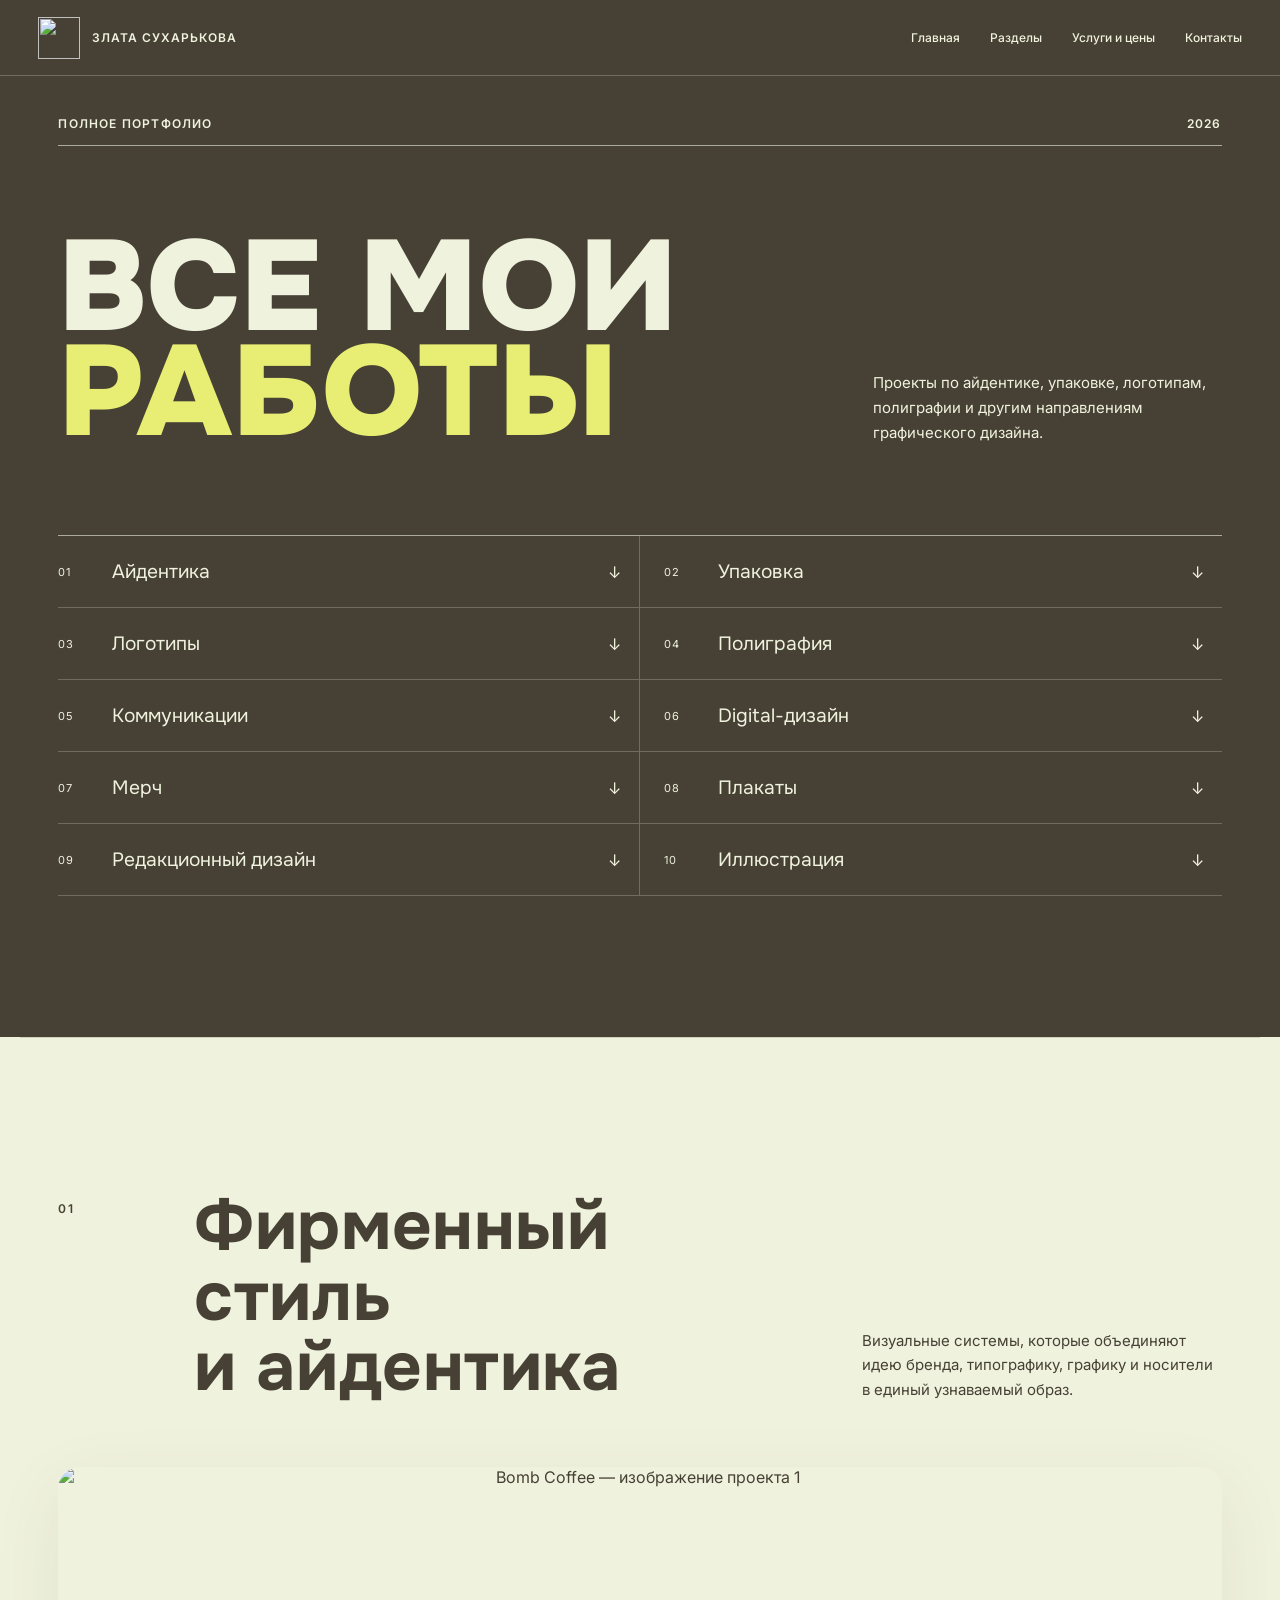
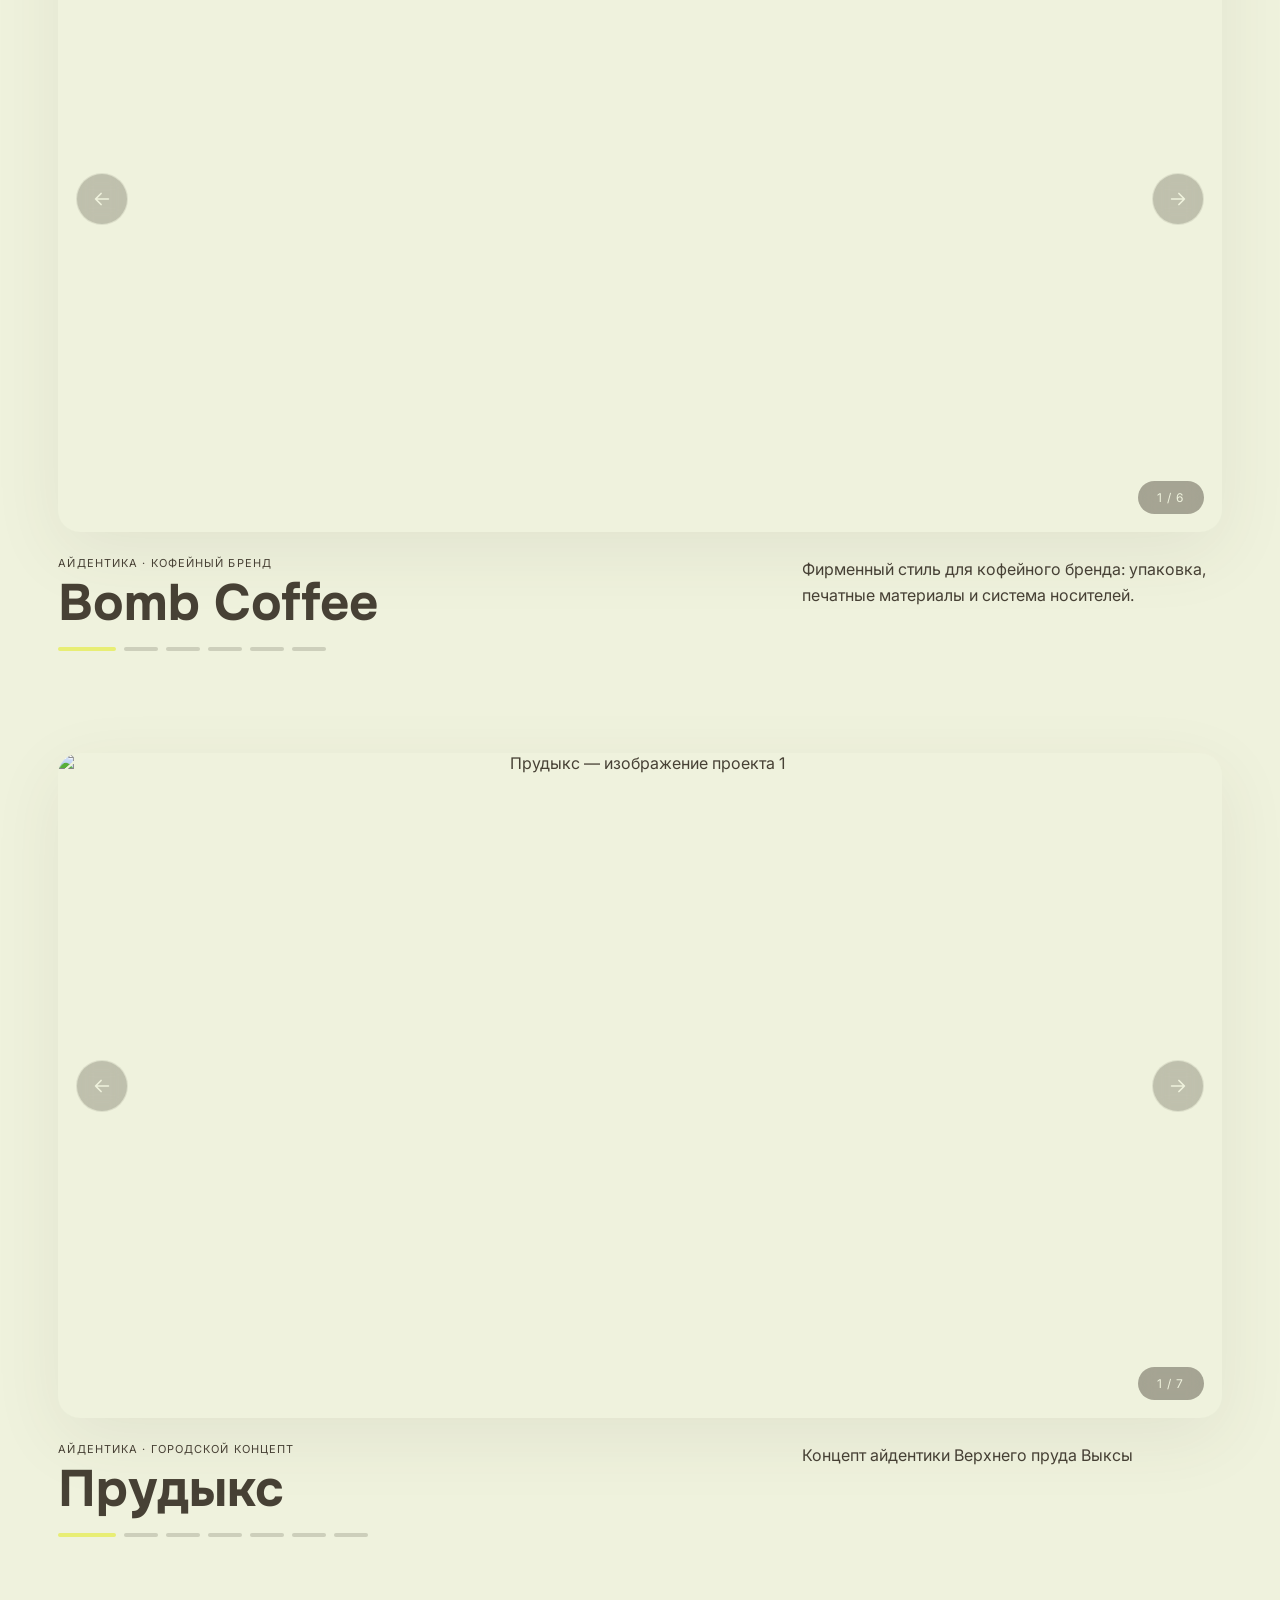
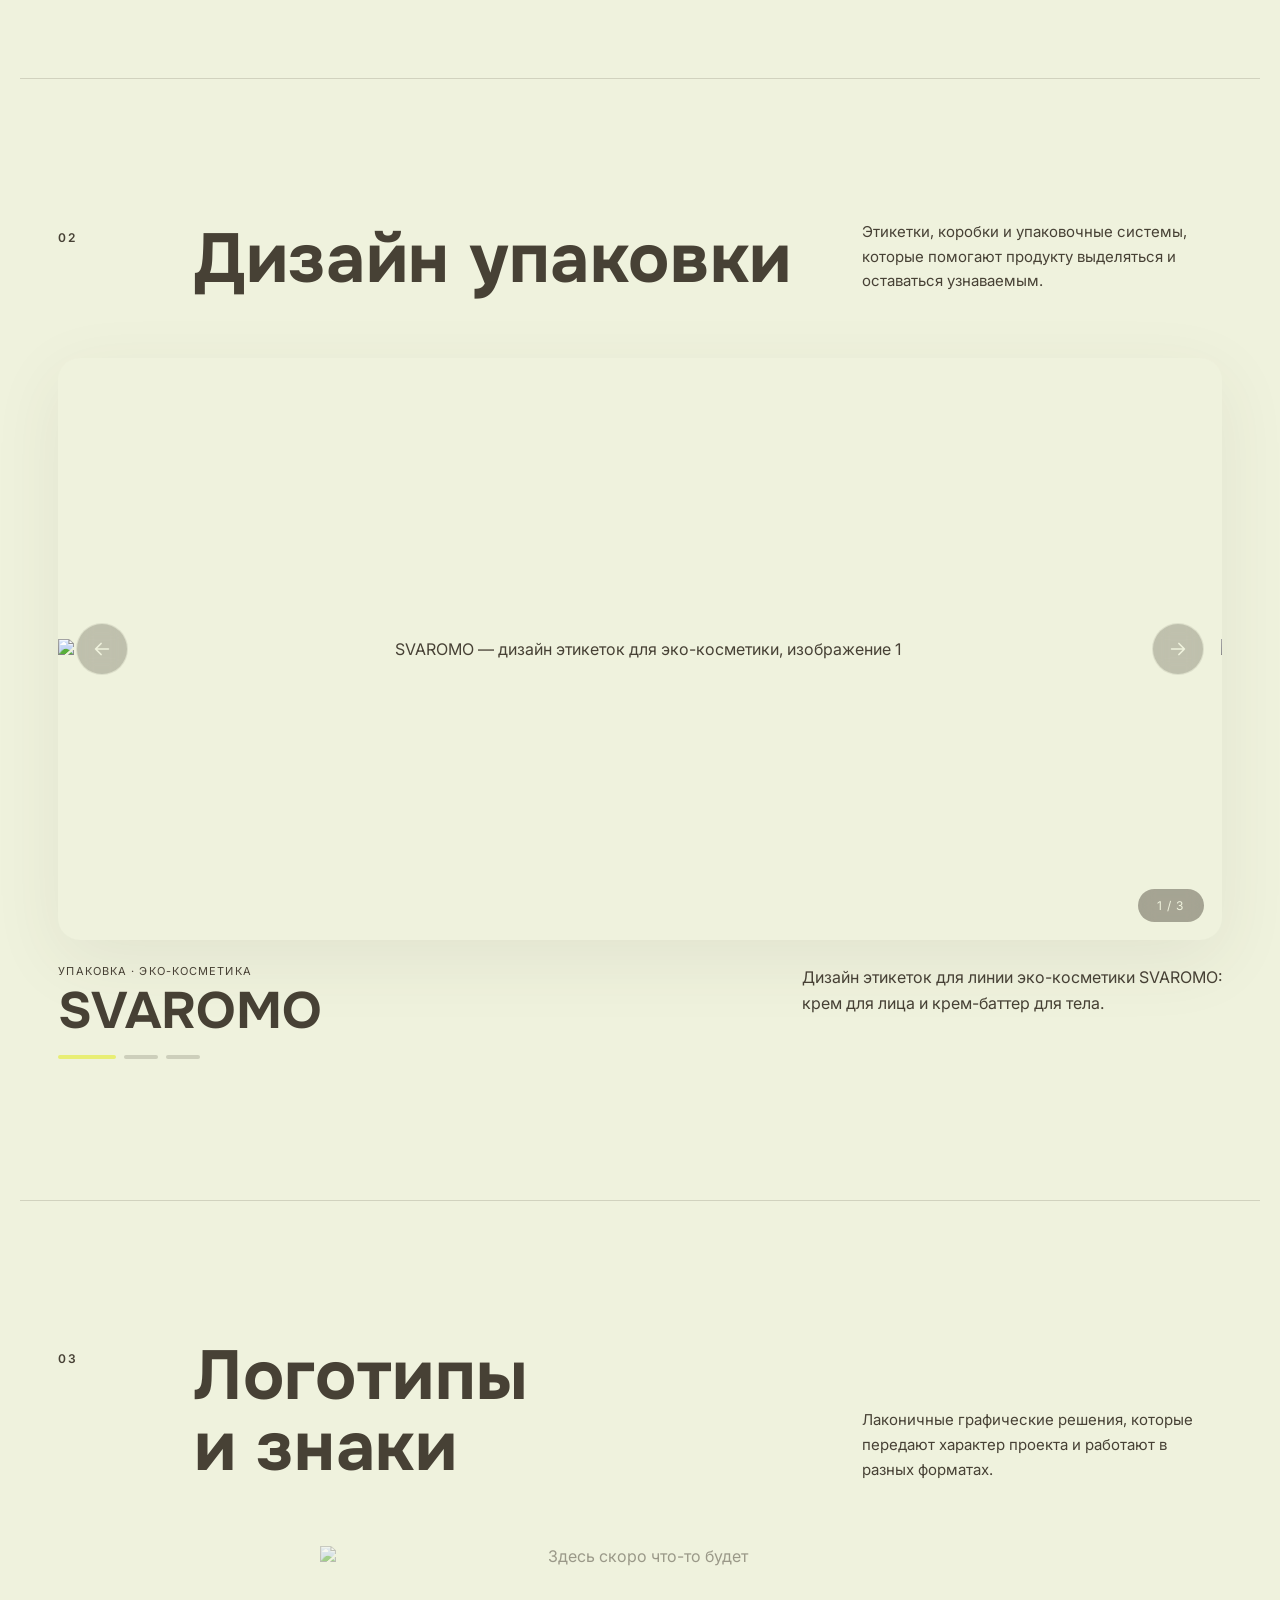
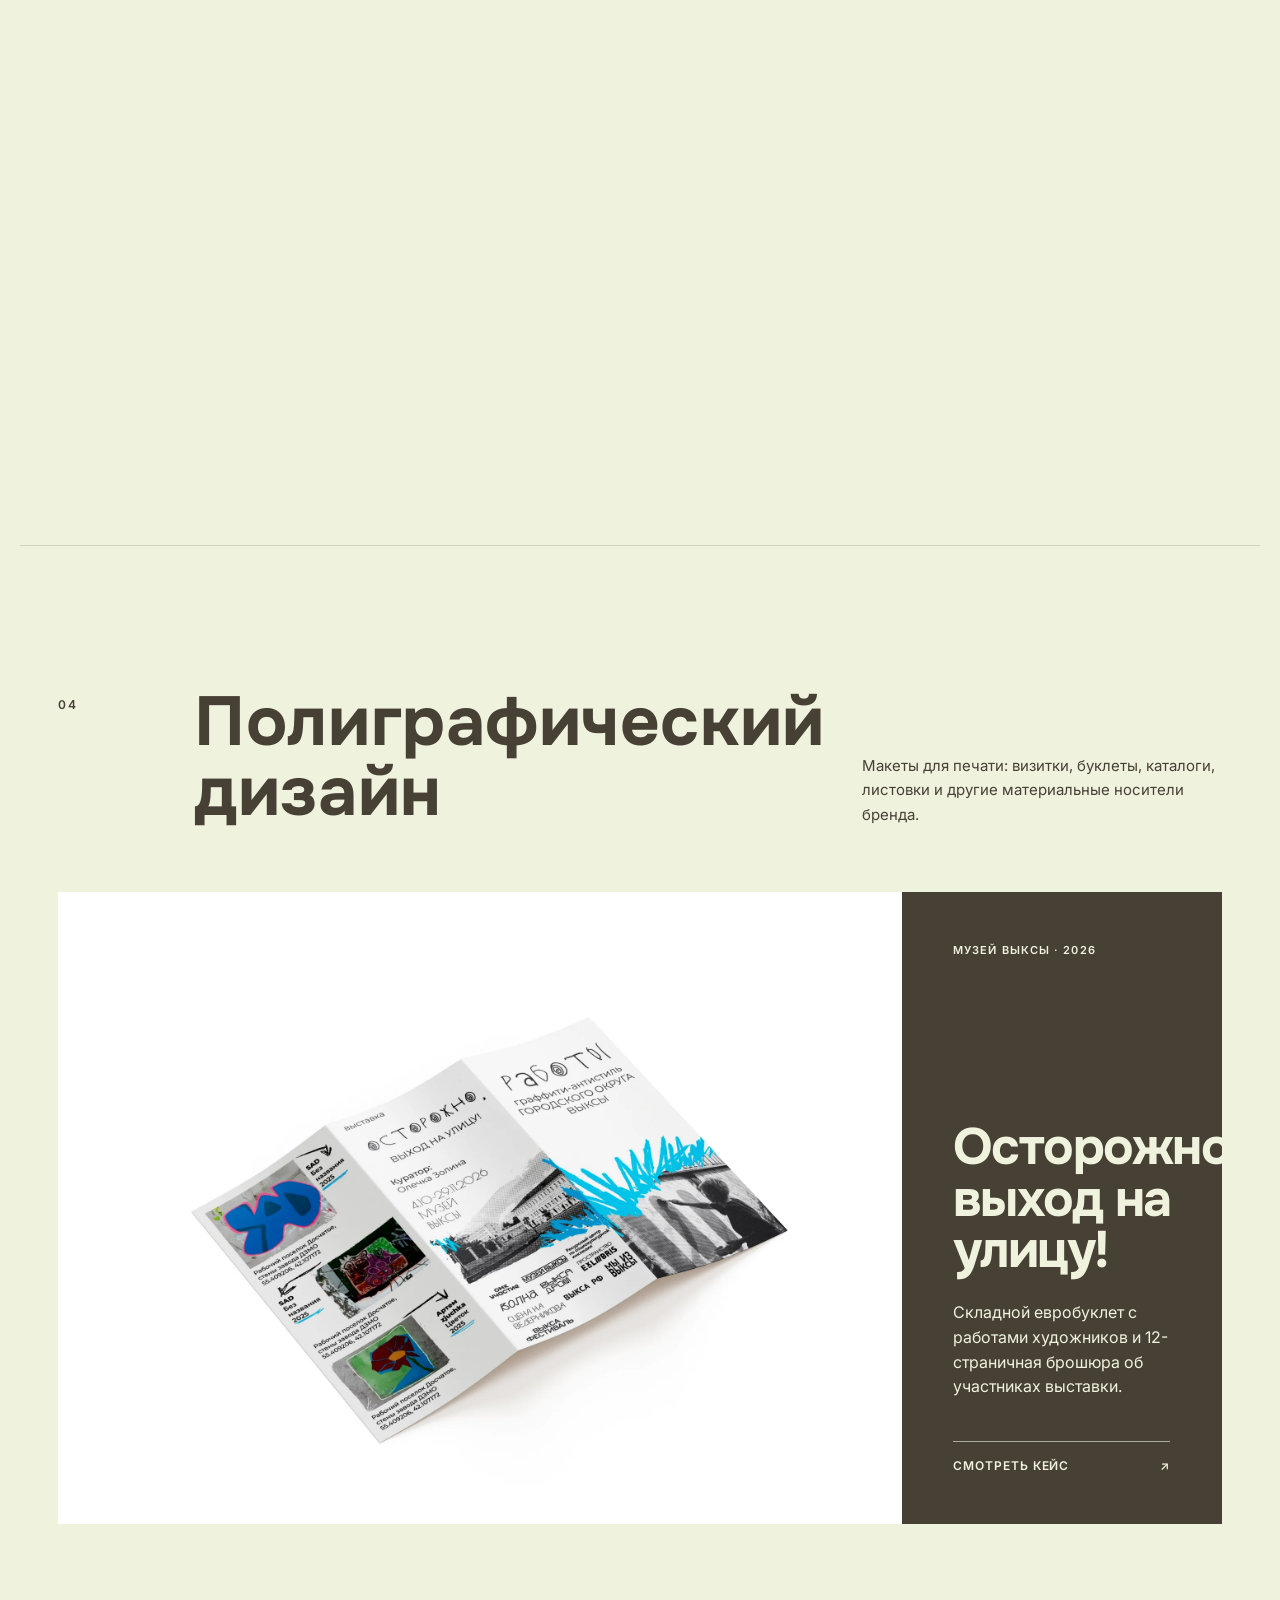
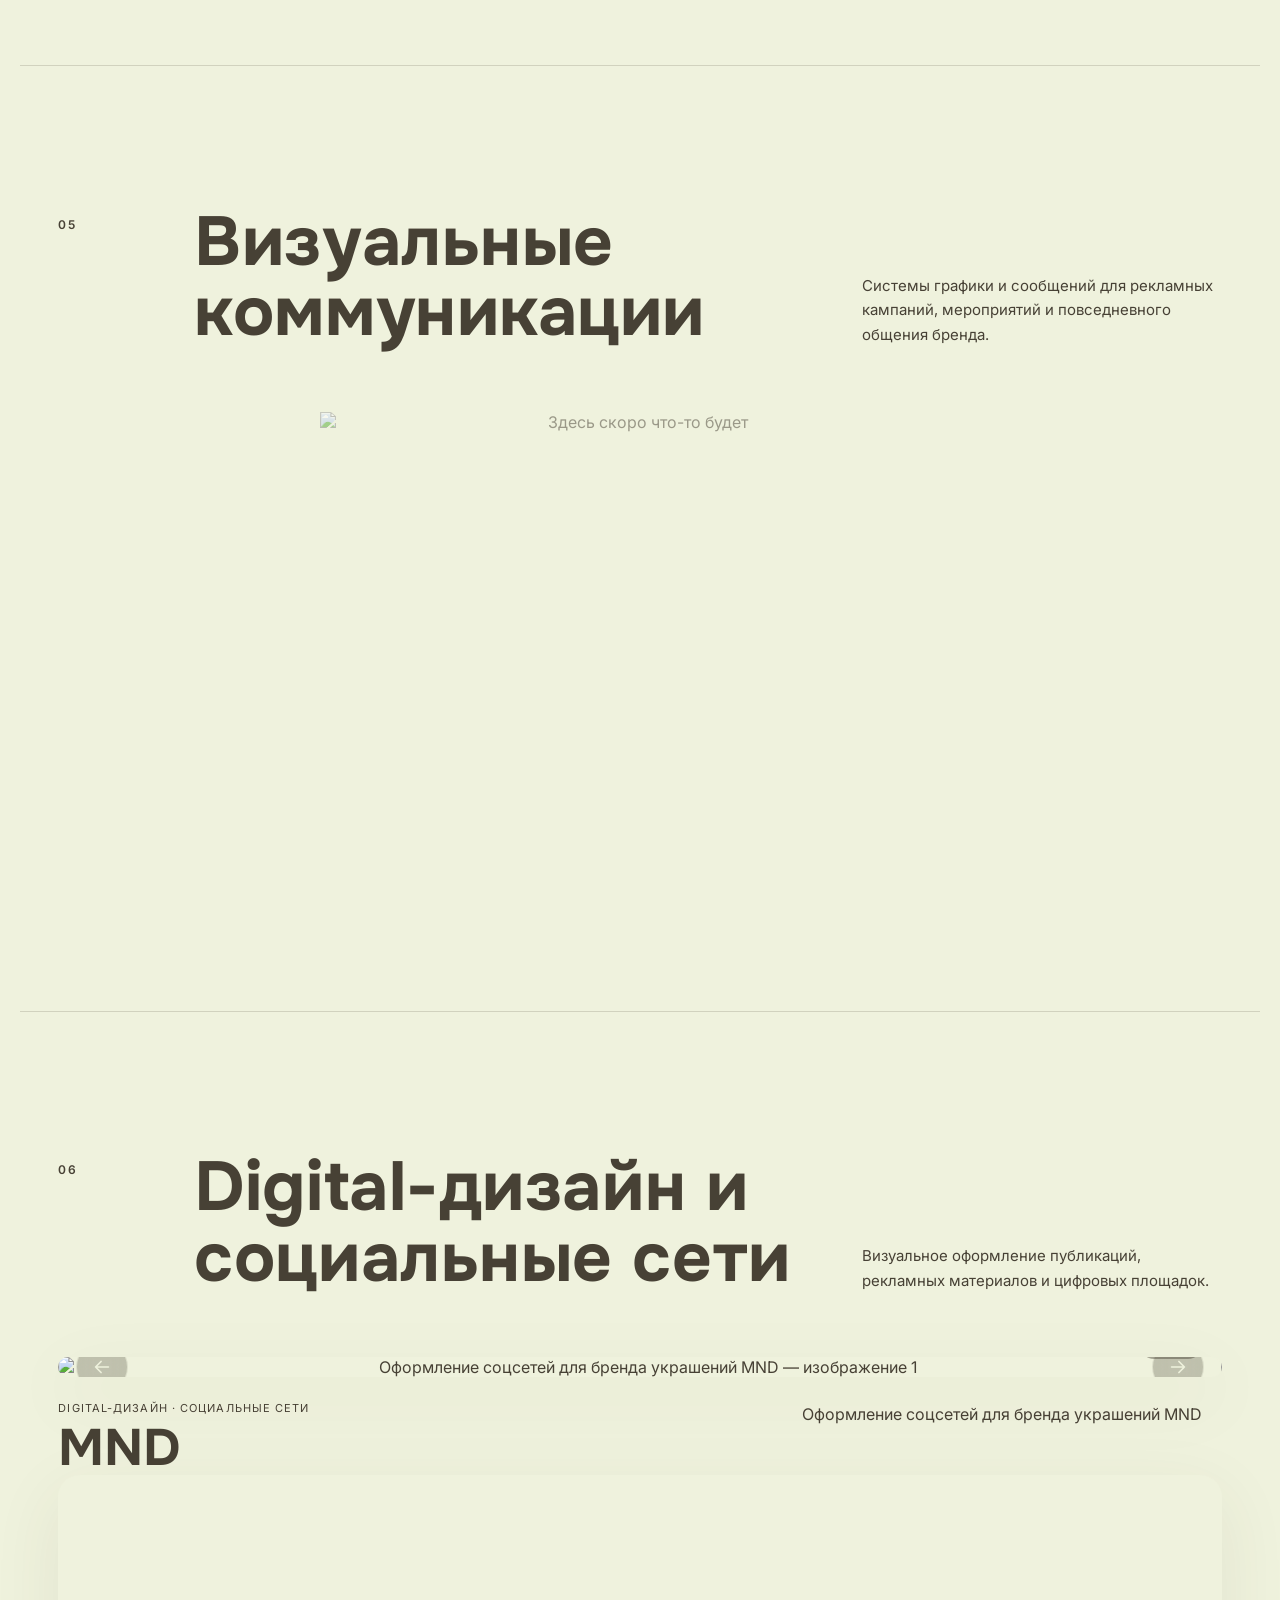
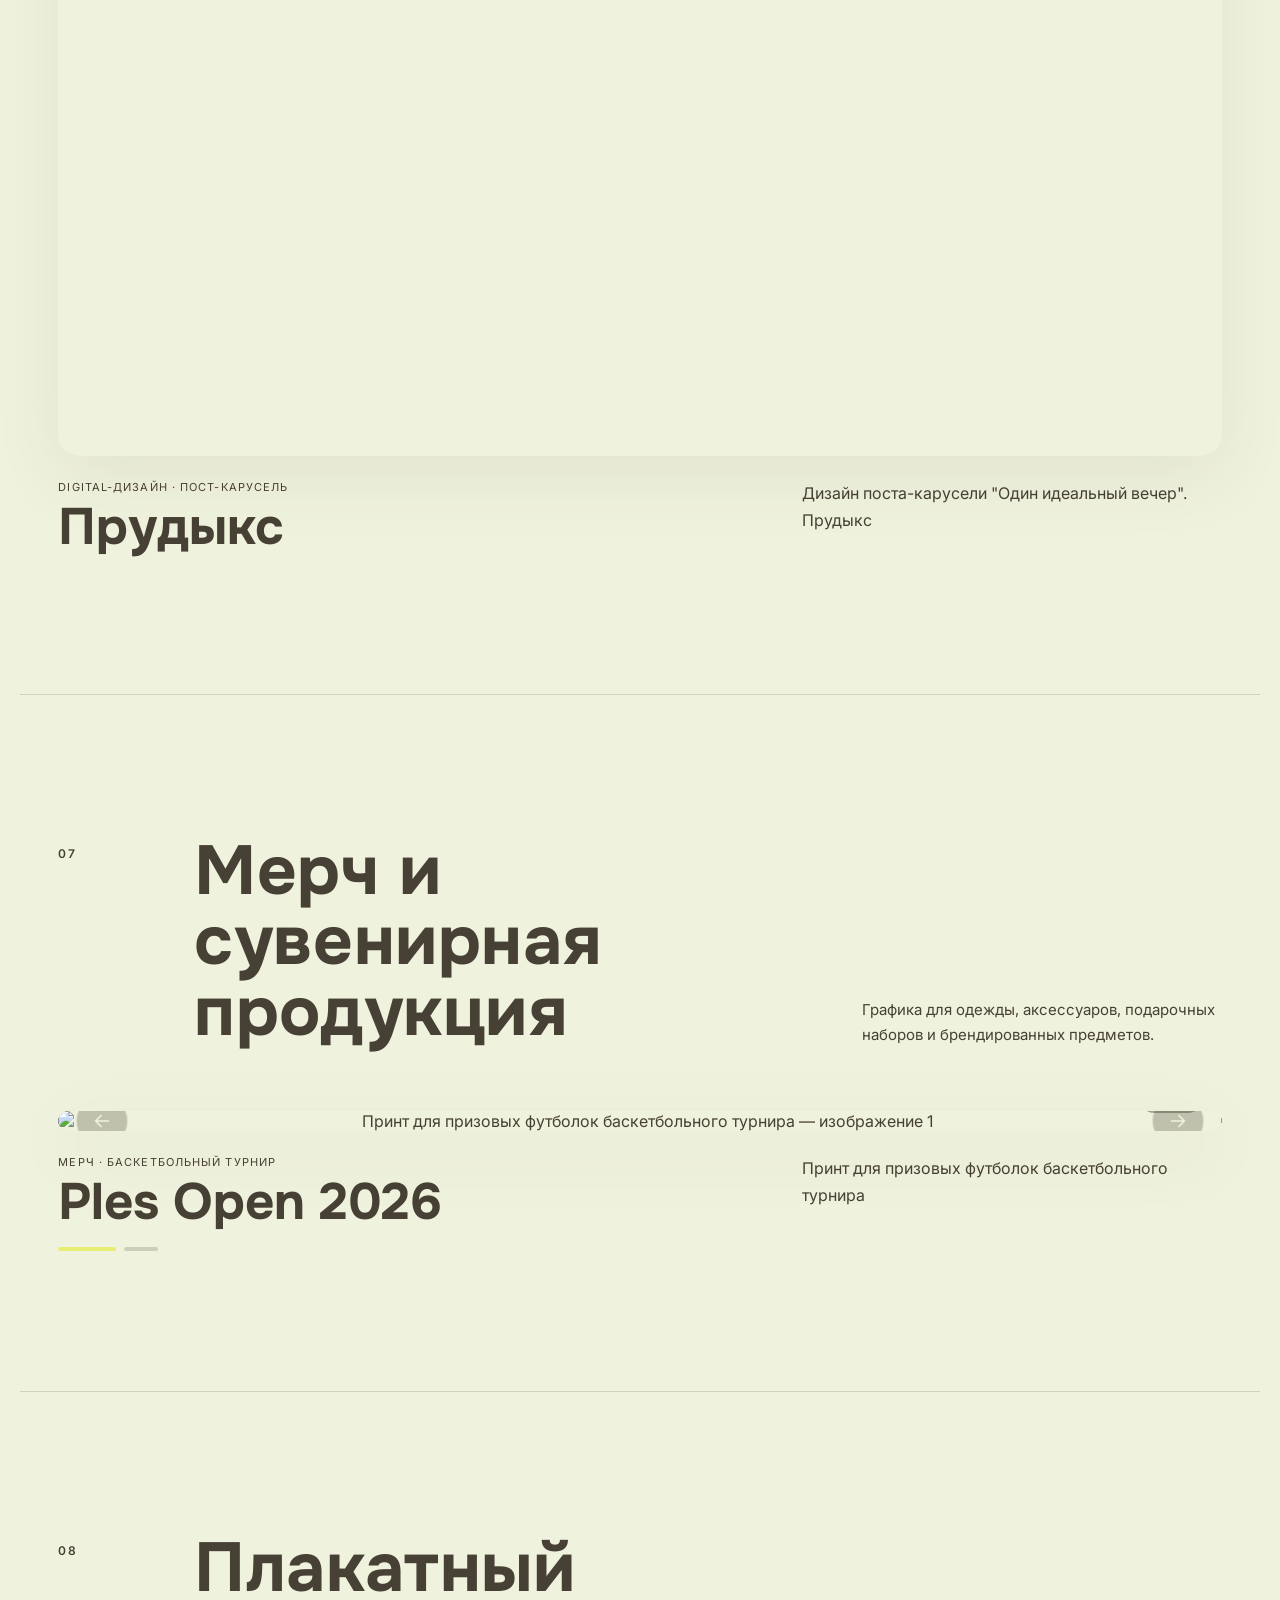
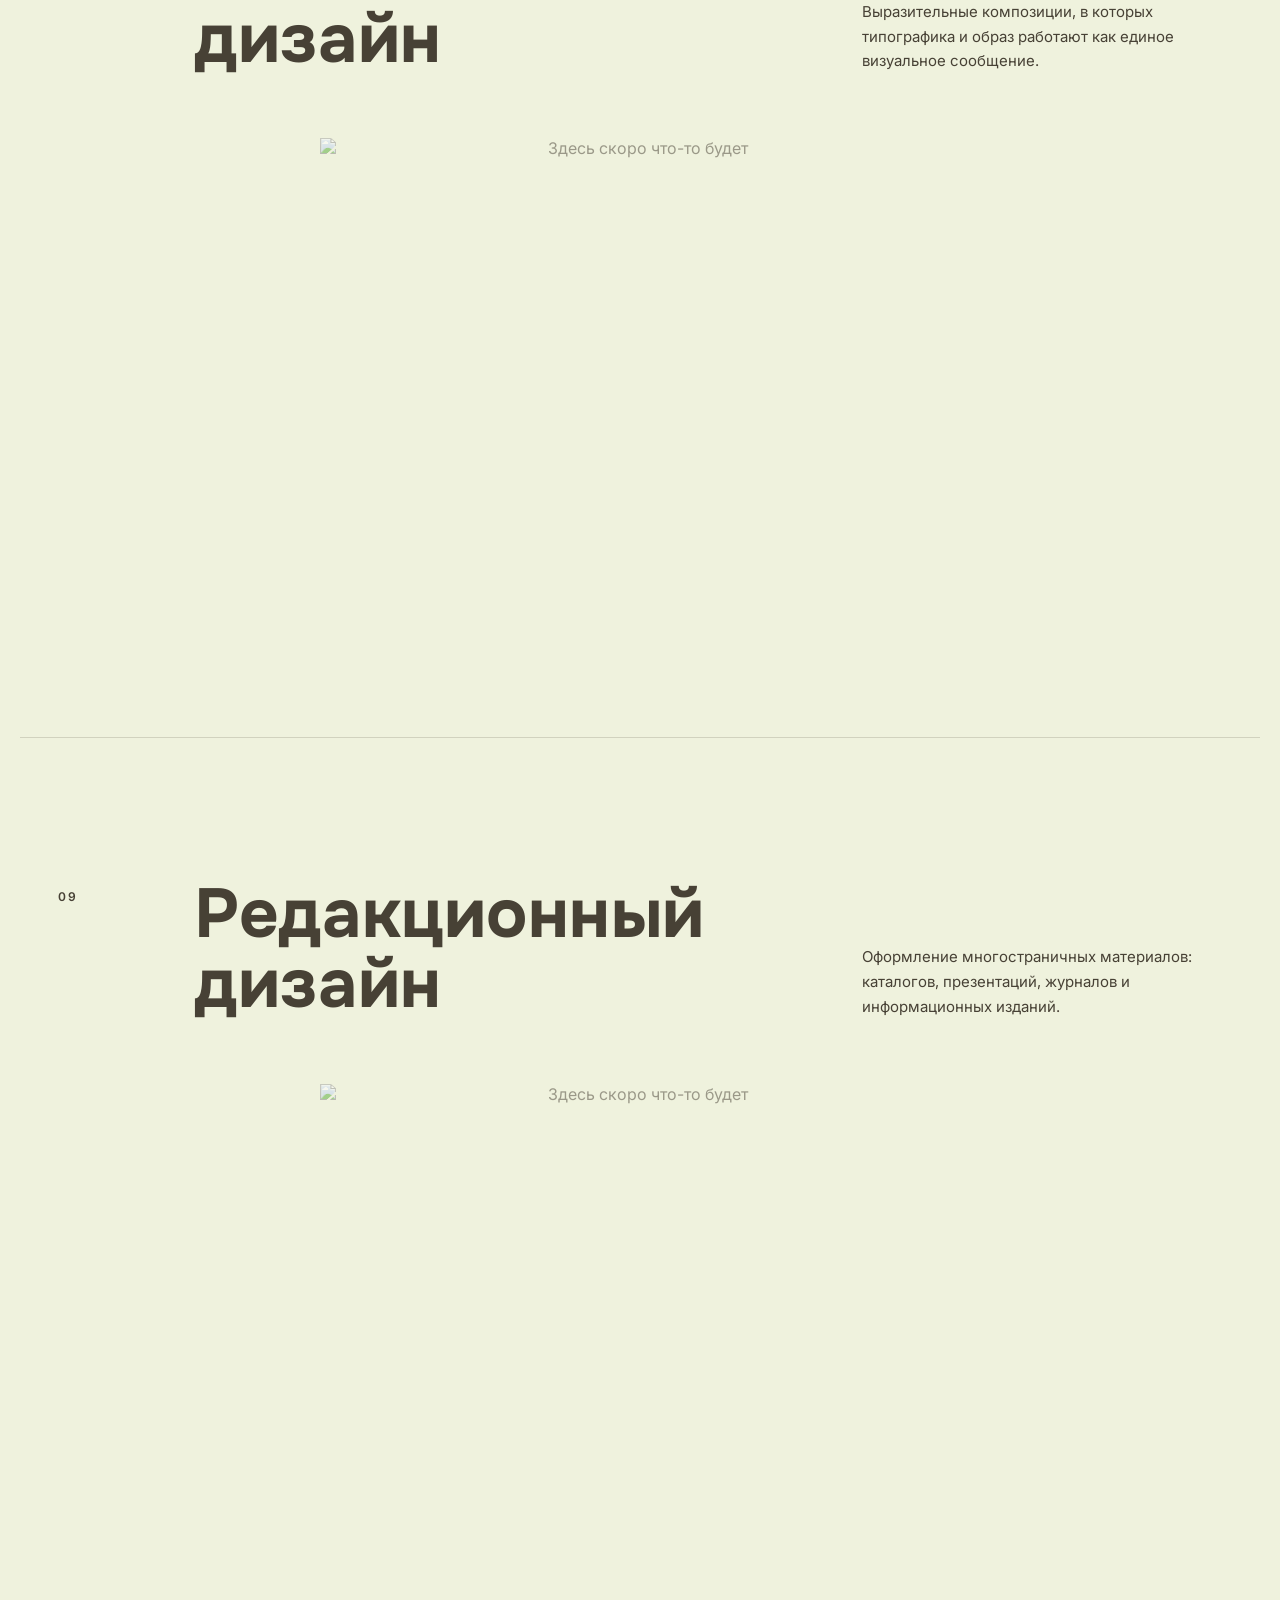
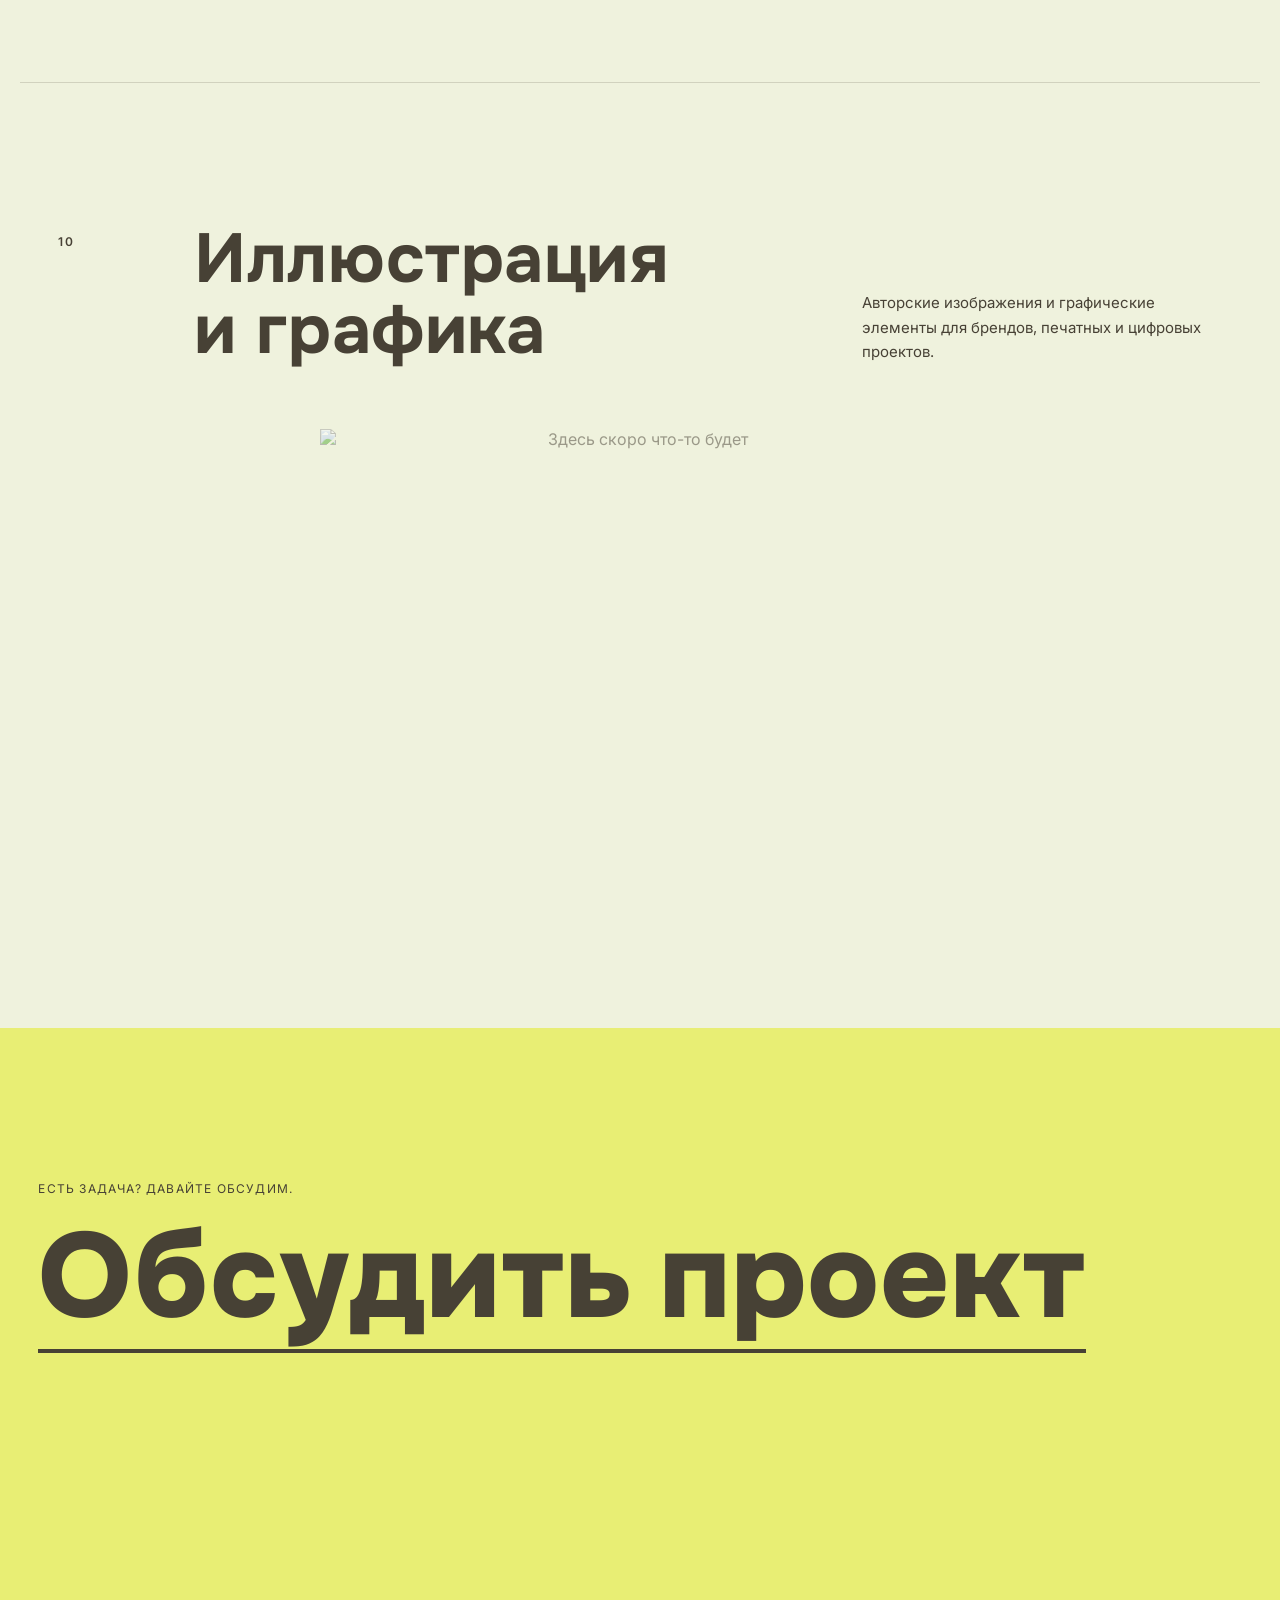
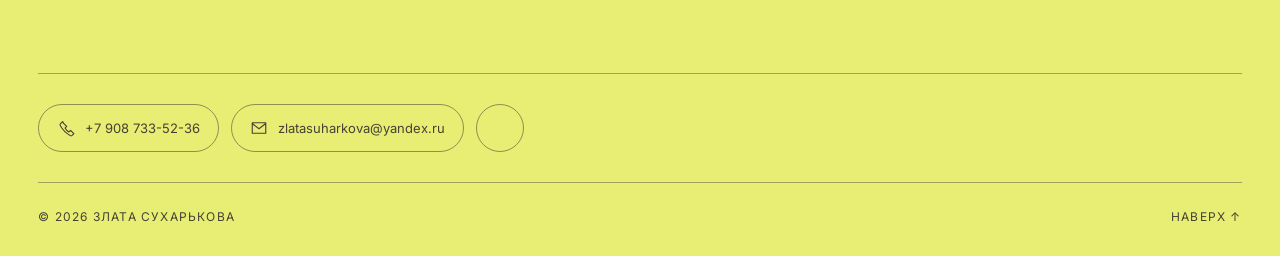
==== commit e5527384: "Remove Museum Vyksa gallery from portfolio" ====
--- a/works/index.html
+++ b/works/index.html
@@ -42,8 +42,8 @@
   <link rel="stylesheet" href="../css/style.css?v=35">
   <link rel="stylesheet" href="../css/works.css?v=35">
   <script src="../js/privacy.js?v=3" defer></script>
-  <script src="../js/script.js?v=32" defer></script>
-  <script src="../js/works.js?v=27" defer></script>
+  <script src="../js/script.js?v=33" defer></script>
+  <script src="../js/works.js?v=28" defer></script>
   <noscript><style>.preloader{display:none!important}</style></noscript>
 </head>
 <body class="portfolio-page">
@@ -138,20 +138,6 @@
           <div class="gallery-card__dots" data-gallery-dots aria-label="Навигация по изображениям"></div>
         </article>
 
-        <article class="gallery-card reveal" data-gallery>
-          <div class="gallery-card__viewport" data-gallery-viewport>
-            <div class="gallery-card__track" data-gallery-track>
-              <button class="gallery-card__slide" type="button" data-lightbox="../images/museum-vyksa-01.webp" aria-label="Увеличить первое изображение проекта Музей Выксы"><img src="../images/museum-vyksa-01.webp" alt="Музей Выксы — изображение проекта 1" width="1600" height="1131" loading="lazy"></button>
-              <button class="gallery-card__slide" type="button" data-lightbox="../images/museum-vyksa-02.webp" aria-label="Увеличить второе изображение проекта Музей Выксы"><img src="../images/museum-vyksa-02.webp" alt="Музей Выксы — изображение проекта 2" width="1600" height="1131" loading="lazy"></button>
-              <button class="gallery-card__slide" type="button" data-lightbox="../images/museum-vyksa-03.webp" aria-label="Увеличить третье изображение проекта Музей Выксы"><img src="../images/museum-vyksa-03.webp" alt="Музей Выксы — изображение проекта 3" width="1600" height="1131" loading="lazy"></button>
-            </div>
-            <button class="gallery-card__arrow gallery-card__arrow--prev" type="button" data-gallery-prev aria-label="Предыдущее изображение"><svg viewBox="0 0 24 24" aria-hidden="true"><path d="M5 12h14M13 6l6 6-6 6"/></svg></button>
-            <button class="gallery-card__arrow gallery-card__arrow--next" type="button" data-gallery-next aria-label="Следующее изображение"><svg viewBox="0 0 24 24" aria-hidden="true"><path d="M5 12h14M13 6l6 6-6 6"/></svg></button>
-            <div class="gallery-card__counter" aria-live="polite"><span data-gallery-current>1</span> / <span data-gallery-total>6</span></div>
-          </div>
-          <div class="gallery-card__caption"><div><span>Айдентика · культурный проект</span><h3>Музей Выксы</h3></div><p>Концепция визуальной системы: сувенирная продукция, афиши и коммуникационные носители.</p></div>
-          <div class="gallery-card__dots" data-gallery-dots aria-label="Навигация по изображениям"></div>
-        </article>
       </div>
     </section>
 
--- a/css/style.css
+++ b/css/style.css
@@ -1014,3 +1014,19 @@
     z-index: 1;
   }
 }
+
+/* Standalone case link outside the scripted project galleries */
+.featured-case { display: grid; grid-template-columns: minmax(0,1.15fr) minmax(0,.85fr); margin-top: clamp(42px,6vw,86px); overflow: hidden; color: var(--ink); background: var(--accent); border-radius: var(--radius); }
+.featured-case > img { width: 100%; height: 100%; min-height: 420px; object-fit: cover; background: #fff; }
+.featured-case__copy { display: flex; flex-direction: column; align-items: flex-start; min-width: 0; padding: clamp(26px,3vw,48px); }
+.featured-case__eyebrow { font-size: 11px; font-weight: 600; letter-spacing: .1em; text-transform: uppercase; }
+.featured-case strong { display: block; max-width: 100%; margin: auto 0 30px; font-family: var(--font-display); font-size: clamp(32px,3.1vw,56px); line-height: 1; letter-spacing: -.035em; }
+.featured-case__link { display: flex; justify-content: space-between; width: 100%; padding-top: 15px; border-top: 1px solid currentColor; font-size: 12px; font-weight: 600; letter-spacing: .08em; text-transform: uppercase; }
+.featured-case:hover > img, .featured-case:focus-visible > img { filter: saturate(1.1); }
+.featured-case:focus-visible { outline: 2px solid var(--light); outline-offset: 5px; }
+@media (max-width: 700px) {
+  .featured-case { grid-template-columns: 1fr; margin-top: 46px; }
+  .featured-case > img { height: auto; min-height: 0; aspect-ratio: 1.35; object-fit: cover; }
+  .featured-case__copy { padding: 28px 24px 34px; }
+  .featured-case strong { margin: 40px 0 30px; font-size: clamp(34px,9vw,54px); }
+}
